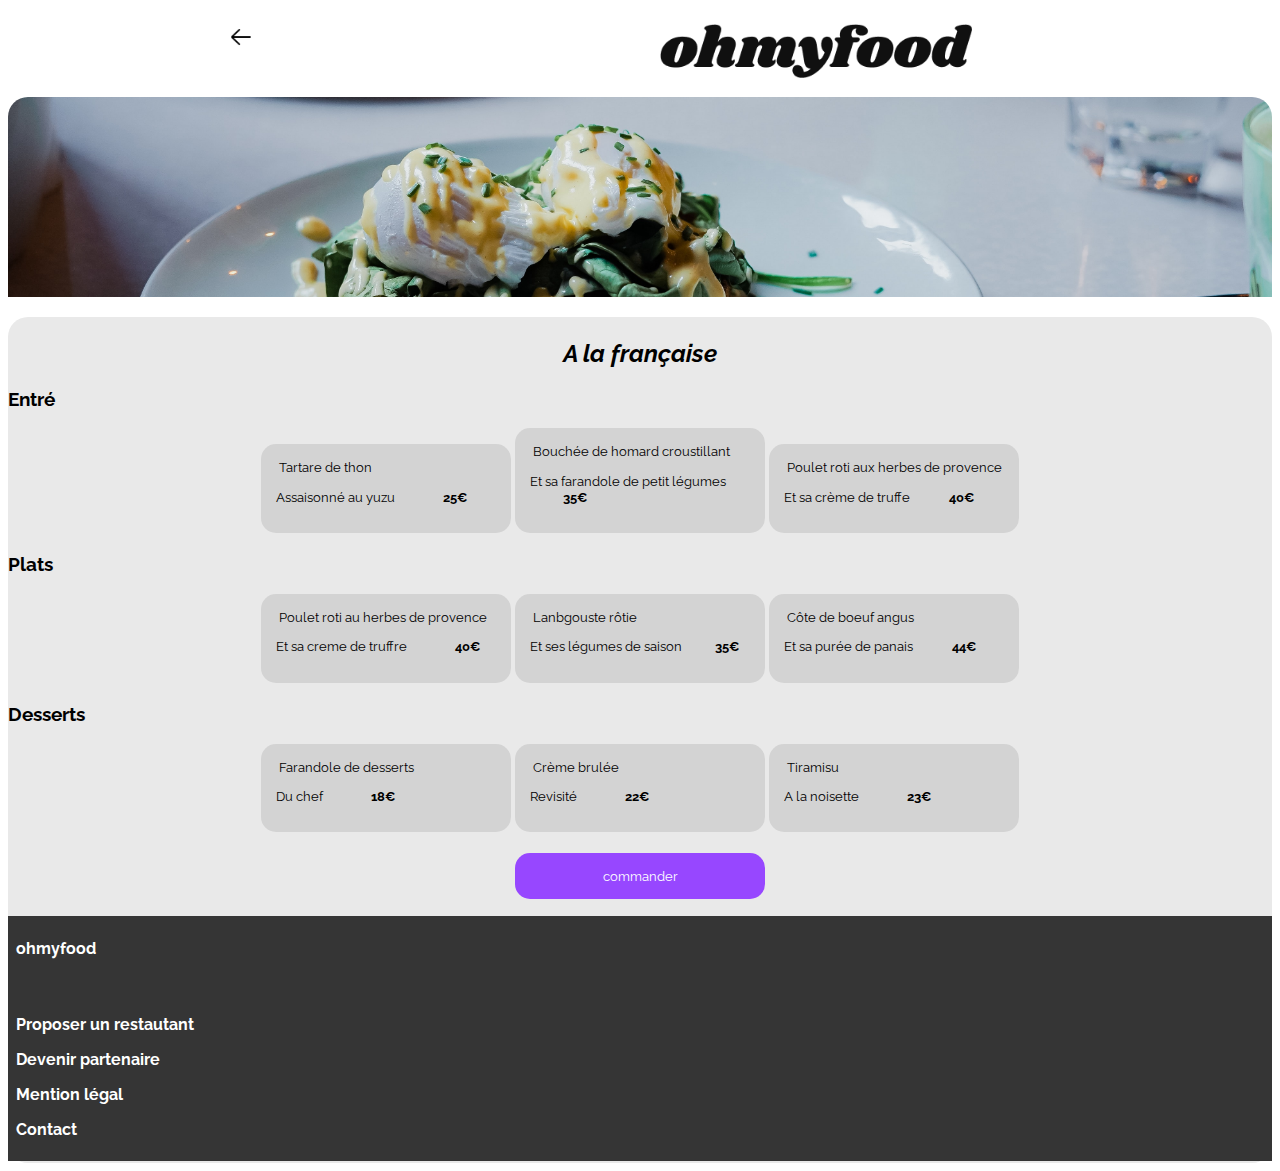
==== A_la_francaise.html @ 3c9f597d "v.09" ====
<!DOCTYPE html>
<html lang="en">
<head>
    <meta charset="UTF-8">
    <meta name="viewport" content="width=device-width, initial-scale=1.0">
    <title>Document</title>
    <link rel="preconnect" href="https://fonts.googleapis.com" />
    <link rel="preconnect" href="https://fonts.gstatic.com" crossorigin />
    <link
      href="https://fonts.googleapis.com/css2?family=Raleway:wght@400;500;700&display=swap"
      rel="stylesheet"
    />
    <link
      rel="stylesheet"
      href="https://cdnjs.cloudflare.com/ajax/libs/font-awesome/6.2.1/css/all.min.css"
      integrity="sha512-MV7K8+y+gLIBoVD59lQIYicR65iaqukzvf/nwasF0nqhPay5w/9lJmVM2hMDcnK1OnMGCdVK+iQrJ7lzPJQd1w=="
      crossorigin="anonymous"
      referrerpolicy="no-referrer"
    />
    <link rel="stylesheet" href="./sass/style.css" />
</head>
<body>
    <header>
        <nav class="nav-logo">
         
              <li>
                <a href="index.html">
                   <img class="back" src="images/logo/back.png" alt="back">
                </a>
               
            </li>
            <li>
                <img class="logo-img margin-left width" src="images/logo/ohmyfood.png" alt="logo">
            </li>
                            
        </nav>
       
    </header>
    <br>
  
    <div class="">
      <img class="img-menu"
      src="./images/restaurants/toa-heftiba-DQKerTsQwi0-unsplash.jpg"
      alt="A la française"

  </div>
<div class=" card  background background2">
<h2><i>A la française</i> </h2>

<section class="containter">
  <h3>Entré</h3>
  <div >
    <button class="btn btn-fonction left">&nbsp;Tartare de thon<p>Assaisonné au yuzu <b>&nbsp;&nbsp;&nbsp;&nbsp;&nbsp;&nbsp;&nbsp;&nbsp;&nbsp;&nbsp;&nbsp;&nbsp;&nbsp;&nbsp;&nbsp;25€</b></p></button>
    <button class="btn btn-fonction left">&nbsp;Bouchée de homard croustillant <p>Et sa farandole de petit légumes <b>&nbsp;&nbsp;&nbsp;&nbsp;&nbsp;&nbsp;&nbsp;&nbsp;&nbsp;&nbsp;&nbsp;35€</b></p></button>
    <button class="btn btn-fonction left">&nbsp;Poulet roti aux herbes de provence<p>Et sa crème de truffe <b>&nbsp;&nbsp;&nbsp;&nbsp;&nbsp;&nbsp;&nbsp;&nbsp;&nbsp;&nbsp;&nbsp;&nbsp;40€</b></p></button>
  </div> 
 
    
</section>
<section class="containter">
  <h3>Plats</h3>
  <div >
    <button class="btn btn-fonction left">&nbsp;Poulet roti au herbes de provence <p>Et sa creme de truffre <b>&nbsp;&nbsp;&nbsp;&nbsp;&nbsp;&nbsp;&nbsp;&nbsp;&nbsp;&nbsp;&nbsp;&nbsp;&nbsp;&nbsp;&nbsp;40€</b></p> </button>
    <button class="btn btn-fonction left">&nbsp;Lanbgouste rôtie <p>Et ses légumes de saison<b>&nbsp;&nbsp;&nbsp;&nbsp;&nbsp;&nbsp;&nbsp;&nbsp;&nbsp;&nbsp;&nbsp;35€</b></p></button>
    <button class="btn btn-fonction left">&nbsp;Côte de boeuf angus <p>Et sa purée de panais <b>&nbsp;&nbsp;&nbsp;&nbsp;&nbsp;&nbsp;&nbsp;&nbsp;&nbsp;&nbsp;&nbsp;&nbsp;44€</b></p></button>
  </div> 
 
    
</section>

<section class="containter">
  <h3>Desserts</h3>
  <div>
    <button class="btn btn-fonction left">&nbsp;Farandole de desserts<p>Du chef <b>&nbsp;&nbsp;&nbsp;&nbsp;&nbsp;&nbsp;&nbsp;&nbsp;&nbsp;&nbsp;&nbsp;&nbsp;&nbsp;&nbsp;&nbsp;18€</b></p></button>
    <button class="btn btn-fonction left">&nbsp;Crème brulée<p>Revisité <b>&nbsp;&nbsp;&nbsp;&nbsp;&nbsp;&nbsp;&nbsp;&nbsp;&nbsp;&nbsp;&nbsp;&nbsp;&nbsp;&nbsp;&nbsp;22€</b></p></button>
    <button class="btn btn-fonction left">&nbsp;Tiramisu <p>A la noisette <b>&nbsp;&nbsp;&nbsp;&nbsp;&nbsp;&nbsp;&nbsp;&nbsp;&nbsp;&nbsp;&nbsp;&nbsp;&nbsp;&nbsp;&nbsp;23€</b></p></button>
  </div> 

</section>
<br>

<section class="containter">
  <button class="btn violet white">commander</button>
</section>

<footer class="white">
  <div class="background dark_grey">
    <h4 class="margin-left">ohmyfood<h4>
    <br>
    <p class="margin-left">Proposer un restautant</p>
    <p class="margin-left">Devenir partenaire</p>
    <p class="margin-left">Mention légal</p>
    <p class="margin-left">Contact</p>
</div>
</div>
</footer>
</body>
</html>
---- sass/style.css ----
* {
  font-family: "Raleway", sans-serif;
}

.btn {
  padding: 15px;
  border: none;
  width: 250px;
  background-color: lightgrey;
  color: black;
  border-radius: 15px;
  margin-bottom: 0.1rem;
}
.btn.violet {
  background-color: #9747FF;
}
.btn.white {
  color: white;
}
.btn.left {
  text-align: left;
}

.background {
  padding-top: 0.1rem;
  padding-bottom: 0.1rem;
  margin-top: 1rem;
  background-color: #EAEAEA;
}
.background.background2 {
  background-color: rgb(233, 233, 233);
}
.background.dark_grey {
  background-color: #353535;
}
.background.red {
  background-color: red;
}

.nav-logo {
  display: flex;
  justify-content: center;
  list-style-type: none;
}

.logo-img {
  display: flex;
  width: 50%;
  padding-top: 1rem;
  justify-content: center;
}
.logo-img.margin-left {
  margin-left: -5em;
}
.logo-img.width {
  width: 100%;
}

.back {
  display: flex;
  width: 5%;
  padding-top: 1rem;
}
.back.margin-left {
  margin-left: 0.1em;
}

/*.loader {
  width: 48px;
  height: 48px;
  border-radius: 50%;
  display: inline-block;
  position: relative;
  border: 10px solid;
  box-sizing: border-box;
  animation: animloader 1s linear infinite alternate;
}
@keyframes animloader {
  0% {
    border-color: white rgba(255, 255, 255, 0) rgba(255, 255, 255, 0) rgba(255, 255, 255, 0);
  }
  33% {
    border-color: white white rgba(255, 255, 255, 0) rgba(255, 255, 255, 0);
  }
  66% {
    border-color: white white white rgba(255, 255, 255, 0);
  }
  100% {
    border-color: white white white white;
  }
} */
.img-menu {
  width: 100%;
  height: 200px;
  -o-object-fit: cover;
     object-fit: cover;
  background-color: white;
  border-top-right-radius: 20px;
  border-top-left-radius: 20px;
}

h2 {
  text-align: center;
}

h3 {
  text-align: left;
}

.para {
  padding-top: 0.1rem;
  padding-bottom: 0.1rem;
  margin-top: 1rem;
}
.para.center {
  text-align: center;
}
.para.left {
  text-align: left;
}
.para.margin-left {
  margin-left: 0.5em;
}
.para.white {
  color: white;
}

.white {
  color: white;
}

.margin-left {
  margin-left: 0.5em;
}

.containter {
  text-align: center;
}

.card {
  background-color: white;
  border-radius: 20px;
}
.card.margin-top {
  margin-top: -0.9em;
}/*# sourceMappingURL=style.css.map */
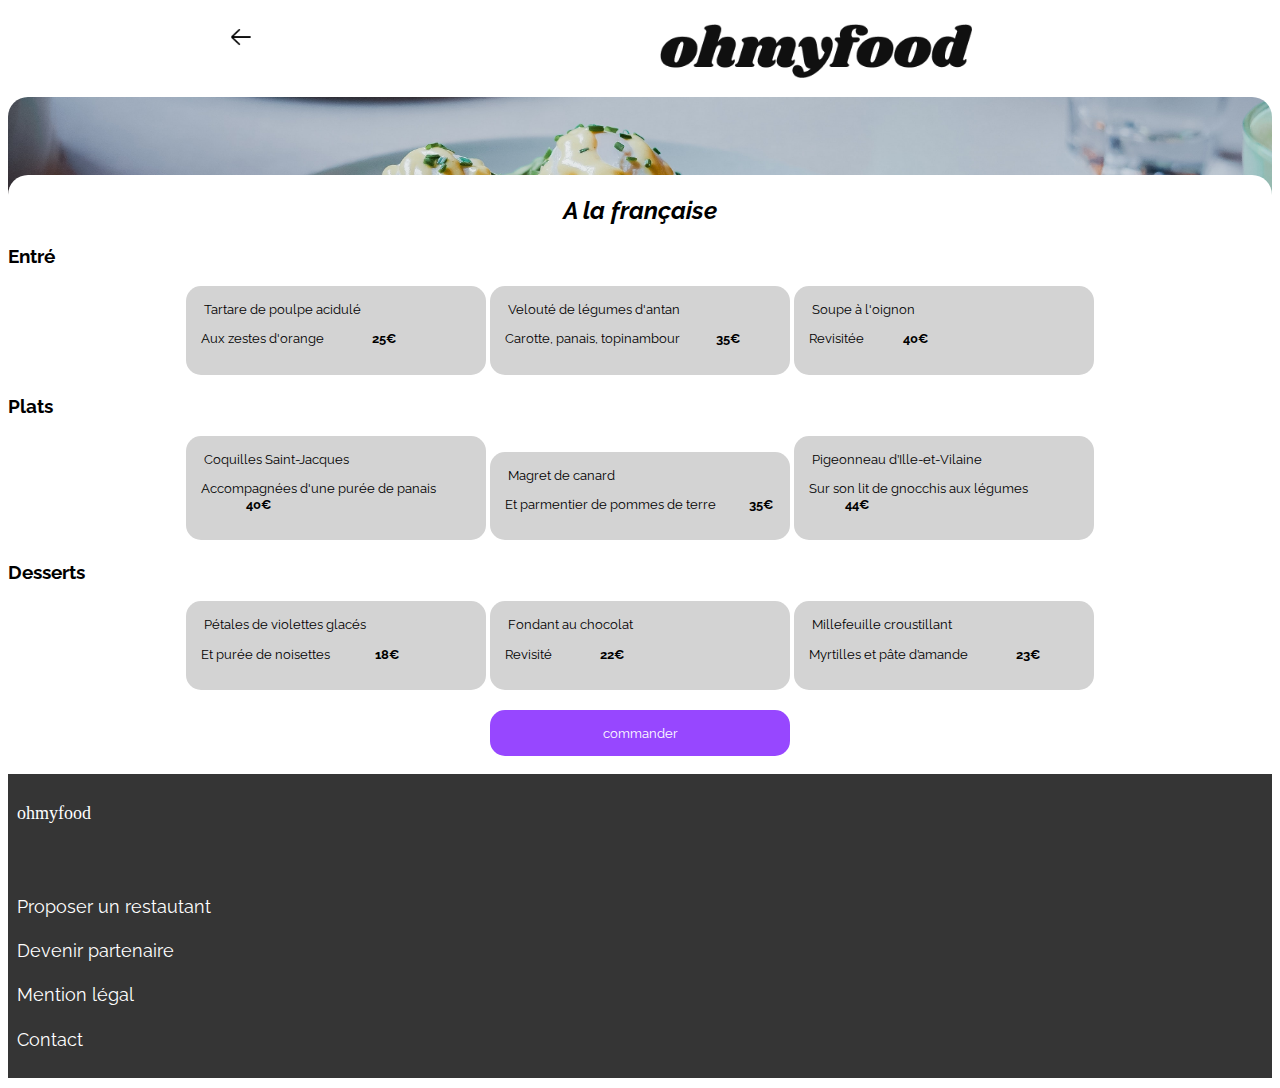
==== commit 2b86c908: "anim checkbox correction" ====
--- a/A_la_francaise.html
+++ b/A_la_francaise.html
@@ -44,15 +44,15 @@
       alt="A la française"
 
   </div>
-<div class=" card  background background2">
+<div class="card floating-menu background bg-white">
 <h2><i>A la française</i> </h2>
 
 <section class="containter">
   <h3>Entré</h3>
   <div >
-    <button class="btn btn-fonction left">&nbsp;Tartare de thon<p>Assaisonné au yuzu <b>&nbsp;&nbsp;&nbsp;&nbsp;&nbsp;&nbsp;&nbsp;&nbsp;&nbsp;&nbsp;&nbsp;&nbsp;&nbsp;&nbsp;&nbsp;25€</b></p></button>
-    <button class="btn btn-fonction left">&nbsp;Bouchée de homard croustillant <p>Et sa farandole de petit légumes <b>&nbsp;&nbsp;&nbsp;&nbsp;&nbsp;&nbsp;&nbsp;&nbsp;&nbsp;&nbsp;&nbsp;35€</b></p></button>
-    <button class="btn btn-fonction left">&nbsp;Poulet roti aux herbes de provence<p>Et sa crème de truffe <b>&nbsp;&nbsp;&nbsp;&nbsp;&nbsp;&nbsp;&nbsp;&nbsp;&nbsp;&nbsp;&nbsp;&nbsp;40€</b></p></button>
+    <button class="btn btn-fonction left">&nbsp;Tartare de poulpe acidulé<p>Aux zestes d'orange <b>&nbsp;&nbsp;&nbsp;&nbsp;&nbsp;&nbsp;&nbsp;&nbsp;&nbsp;&nbsp;&nbsp;&nbsp;&nbsp;&nbsp;&nbsp;25€</b></p></button>
+    <button class="btn btn-fonction left">&nbsp;Velouté de légumes d'antan <p>Carotte, panais, topinambour <b>&nbsp;&nbsp;&nbsp;&nbsp;&nbsp;&nbsp;&nbsp;&nbsp;&nbsp;&nbsp;&nbsp;35€</b></p></button>
+    <button class="btn btn-fonction left">&nbsp;Soupe à l'oignon<p>Revisitée <b>&nbsp;&nbsp;&nbsp;&nbsp;&nbsp;&nbsp;&nbsp;&nbsp;&nbsp;&nbsp;&nbsp;&nbsp;40€</b></p></button>
   </div> 
  
     
@@ -60,9 +60,9 @@
 <section class="containter">
   <h3>Plats</h3>
   <div >
-    <button class="btn btn-fonction left">&nbsp;Poulet roti au herbes de provence <p>Et sa creme de truffre <b>&nbsp;&nbsp;&nbsp;&nbsp;&nbsp;&nbsp;&nbsp;&nbsp;&nbsp;&nbsp;&nbsp;&nbsp;&nbsp;&nbsp;&nbsp;40€</b></p> </button>
-    <button class="btn btn-fonction left">&nbsp;Lanbgouste rôtie <p>Et ses légumes de saison<b>&nbsp;&nbsp;&nbsp;&nbsp;&nbsp;&nbsp;&nbsp;&nbsp;&nbsp;&nbsp;&nbsp;35€</b></p></button>
-    <button class="btn btn-fonction left">&nbsp;Côte de boeuf angus <p>Et sa purée de panais <b>&nbsp;&nbsp;&nbsp;&nbsp;&nbsp;&nbsp;&nbsp;&nbsp;&nbsp;&nbsp;&nbsp;&nbsp;44€</b></p></button>
+    <button class="btn btn-fonction left">&nbsp;Coquilles Saint-Jacques <p>Accompagnées d'une purée de panais <b>&nbsp;&nbsp;&nbsp;&nbsp;&nbsp;&nbsp;&nbsp;&nbsp;&nbsp;&nbsp;&nbsp;&nbsp;&nbsp;&nbsp;&nbsp;40€</b></p> </button>
+    <button class="btn btn-fonction left">&nbsp;Magret de canard<p>Et parmentier de pommes de terre<b>&nbsp;&nbsp;&nbsp;&nbsp;&nbsp;&nbsp;&nbsp;&nbsp;&nbsp;&nbsp;&nbsp;35€</b></p></button>
+    <button class="btn btn-fonction left">&nbsp;Pigeonneau d’Ille-et-Vilaine <p>Sur son lit de gnocchis aux légumes <b>&nbsp;&nbsp;&nbsp;&nbsp;&nbsp;&nbsp;&nbsp;&nbsp;&nbsp;&nbsp;&nbsp;&nbsp;44€</b></p></button>
   </div> 
  
     
@@ -71,9 +71,9 @@
 <section class="containter">
   <h3>Desserts</h3>
   <div>
-    <button class="btn btn-fonction left">&nbsp;Farandole de desserts<p>Du chef <b>&nbsp;&nbsp;&nbsp;&nbsp;&nbsp;&nbsp;&nbsp;&nbsp;&nbsp;&nbsp;&nbsp;&nbsp;&nbsp;&nbsp;&nbsp;18€</b></p></button>
-    <button class="btn btn-fonction left">&nbsp;Crème brulée<p>Revisité <b>&nbsp;&nbsp;&nbsp;&nbsp;&nbsp;&nbsp;&nbsp;&nbsp;&nbsp;&nbsp;&nbsp;&nbsp;&nbsp;&nbsp;&nbsp;22€</b></p></button>
-    <button class="btn btn-fonction left">&nbsp;Tiramisu <p>A la noisette <b>&nbsp;&nbsp;&nbsp;&nbsp;&nbsp;&nbsp;&nbsp;&nbsp;&nbsp;&nbsp;&nbsp;&nbsp;&nbsp;&nbsp;&nbsp;23€</b></p></button>
+    <button class="btn btn-fonction left">&nbsp;Pétales de violettes glacés<p>Et purée de noisettes<b>&nbsp;&nbsp;&nbsp;&nbsp;&nbsp;&nbsp;&nbsp;&nbsp;&nbsp;&nbsp;&nbsp;&nbsp;&nbsp;&nbsp;&nbsp;18€</b></p></button>
+    <button class="btn btn-fonction left">&nbsp;Fondant au chocolat<p>Revisité <b>&nbsp;&nbsp;&nbsp;&nbsp;&nbsp;&nbsp;&nbsp;&nbsp;&nbsp;&nbsp;&nbsp;&nbsp;&nbsp;&nbsp;&nbsp;22€</b></p></button>
+    <button class="btn btn-fonction left">&nbsp;Millefeuille croustillant <p>Myrtilles et pâte d’amande <b>&nbsp;&nbsp;&nbsp;&nbsp;&nbsp;&nbsp;&nbsp;&nbsp;&nbsp;&nbsp;&nbsp;&nbsp;&nbsp;&nbsp;&nbsp;23€</b></p></button>
   </div> 
 
 </section>
--- a/sass/style.css
+++ b/sass/style.css
@@ -1,3 +1,4 @@
+@charset "UTF-8";
 * {
   font-family: "Raleway", sans-serif;
 }
@@ -5,7 +6,7 @@
 .btn {
   padding: 15px;
   border: none;
-  width: 250px;
+  width: 300px;
   background-color: lightgrey;
   color: black;
   border-radius: 15px;
@@ -19,6 +20,12 @@
 }
 .btn.left {
   text-align: left;
+}
+.btn.round {
+  border-radius: 30px;
+}
+.btn.btn-width {
+  width: 200px;
 }
 
 .background {
@@ -35,6 +42,9 @@
 }
 .background.red {
   background-color: red;
+}
+.background.bg-white {
+  background-color: white;
 }
 
 .nav-logo {
@@ -89,6 +99,25 @@
     border-color: white white white white;
   }
 } */
+/* HTML: <div class="loader"></div> */
+.loader {
+  width: 40px;
+  height: 40px;
+  color: #f03355;
+  background: conic-gradient(from -45deg at top 20px left 50%, rgba(0, 0, 0, 0), currentColor 1deg 90deg, rgba(0, 0, 0, 0) 91deg), conic-gradient(from 45deg at right 20px top 50%, rgba(0, 0, 0, 0), currentColor 1deg 90deg, rgba(0, 0, 0, 0) 91deg), conic-gradient(from 135deg at bottom 20px left 50%, rgba(0, 0, 0, 0), currentColor 1deg 90deg, rgba(0, 0, 0, 0) 91deg), conic-gradient(from -135deg at left 20px top 50%, rgba(0, 0, 0, 0), currentColor 1deg 90deg, rgba(0, 0, 0, 0) 91deg);
+  animation: l4 1.5s infinite cubic-bezier(0.3, 1, 0, 1);
+}
+
+@keyframes l4 {
+  50% {
+    width: 60px;
+    height: 60px;
+    transform: rotate(180deg);
+  }
+  100% {
+    transform: rotate(360deg);
+  }
+}
 .img-menu {
   width: 100%;
   height: 200px;
@@ -101,9 +130,24 @@
 
 h2 {
   text-align: center;
+  text-decoration: none;
+}
+
+a {
+  text-decoration: none;
 }
 
 h3 {
+  text-align: left;
+  text-decoration: none;
+}
+
+h4 {
+  padding-bottom: -1em;
+  font-family: Shrikhand;
+  font-size: 18px;
+  font-weight: 400;
+  line-height: 26.24px;
   text-align: left;
 }
 
@@ -111,6 +155,7 @@
   padding-top: 0.1rem;
   padding-bottom: 0.1rem;
   margin-top: 1rem;
+  text-decoration: none;
 }
 .para.center {
   text-align: center;
@@ -142,5 +187,63 @@
   border-radius: 20px;
 }
 .card.margin-top {
-  margin-top: -0.9em;
+  margin-top: -50px;
+}
+
+.floating-menu {
+  position: relative;
+  margin-top: -10%;
+}
+
+.containter-heart {
+  display: flex;
+  justify-content: space-between;
+}
+
+.checkbox {
+  position: float;
+  display: flex;
+  justify-content: center;
+  align-items: center;
+  width: 100%;
+  height: 5vh;
+}
+
+/*      CHECKBOX         */
+input[type=checkbox] {
+  display: none;
+}
+
+input[type=checkbox] + label {
+  position: relative;
+  padding-left: 35px;
+  display: inline-block;
+  font-size: 16px;
+}
+
+input[type=checkbox] + label:before {
+  content: "🖤";
+  top: -11px;
+  left: -8px;
+  border: 1px solid transparent;
+  padding: 10px;
+  border-radius: 3px;
+  display: block;
+  position: absolute;
+  transition: 0.5s ease;
+}
+
+input[type=checkbox]:checked + label:before {
+  border: 1px solid transparent;
+  background-color: transparent;
+}
+
+input[type=checkbox]:checked + label:after {
+  content: "💛";
+  font-size: 18px;
+  position: absolute;
+  top: -1px;
+  left: 1px;
+  color: gold;
+  transition: 0.5s ease;
 }/*# sourceMappingURL=style.css.map */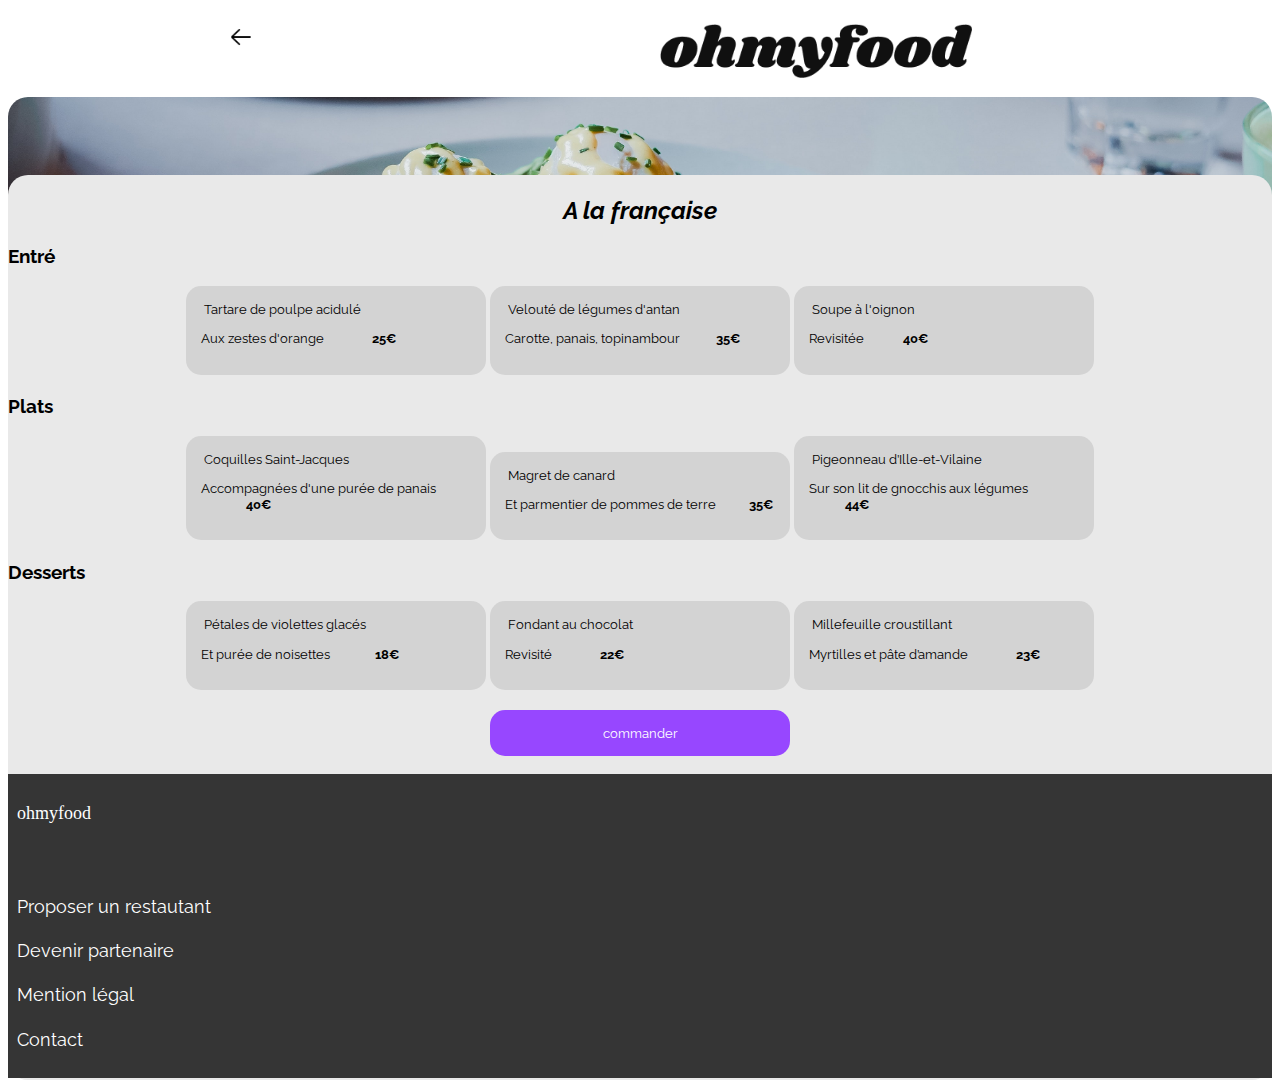
==== commit a7d4f589: "anim checkbox correction v2" ====
--- a/A_la_francaise.html
+++ b/A_la_francaise.html
@@ -44,7 +44,7 @@
       alt="A la française"
 
   </div>
-<div class="card floating-menu background bg-white">
+<div class="card floating-menu background background2">
 <h2><i>A la française</i> </h2>
 
 <section class="containter">
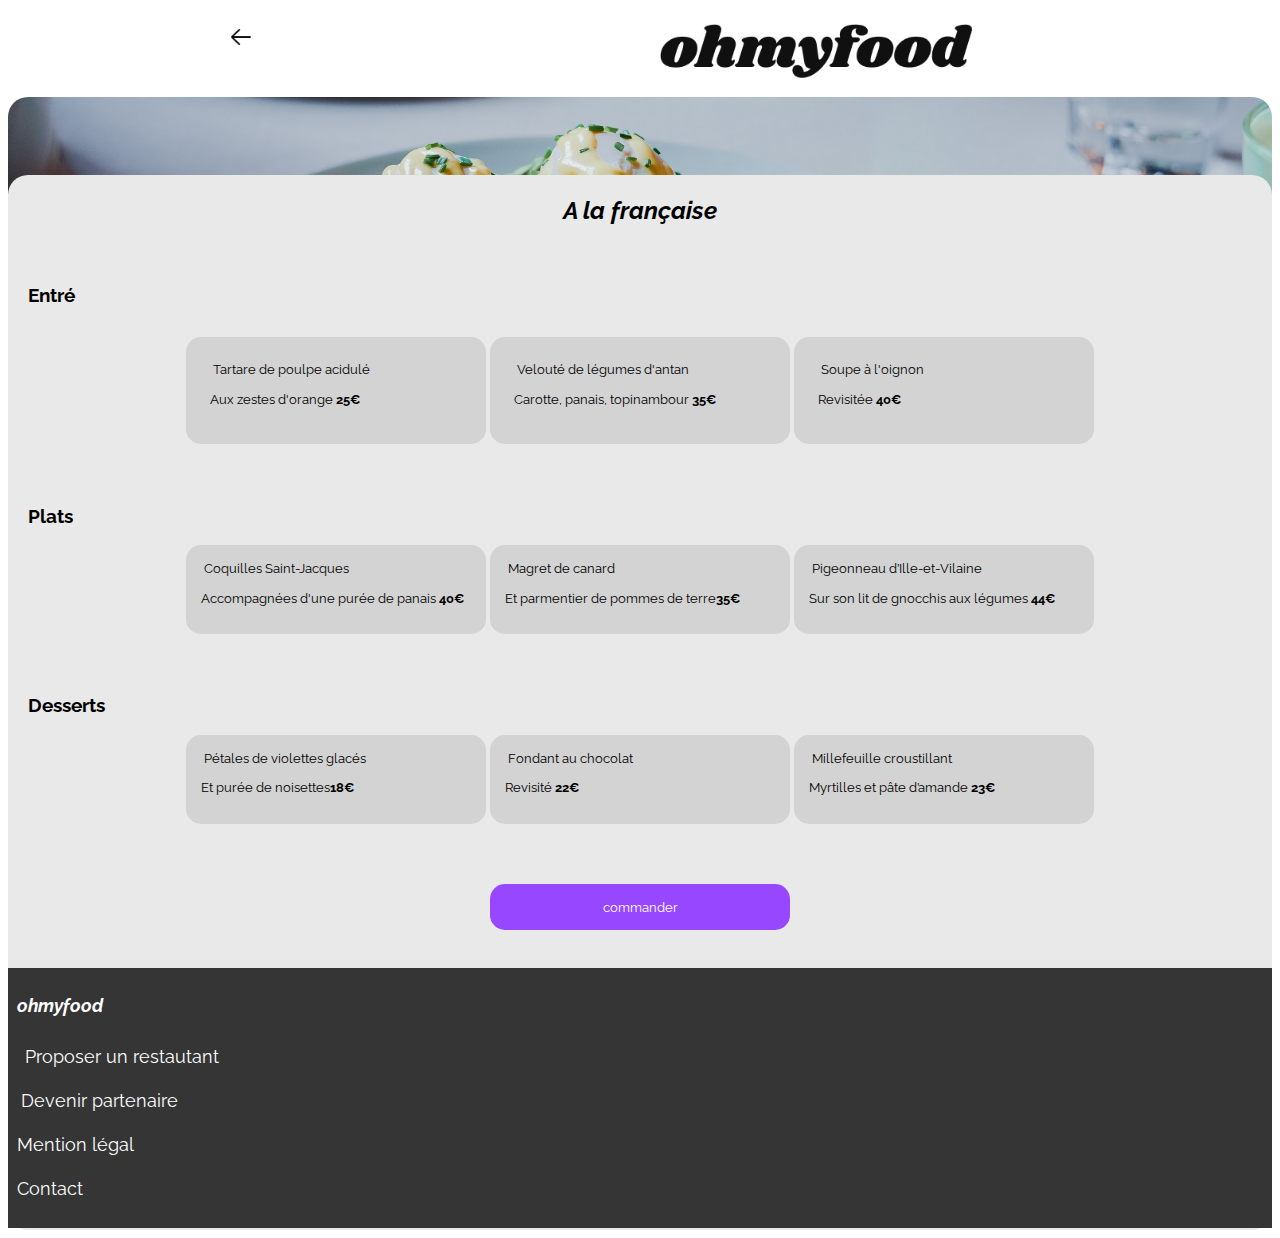
==== commit 43561b69: "animation finis, heart anim" ====
--- a/A_la_francaise.html
+++ b/A_la_francaise.html
@@ -50,9 +50,9 @@
 <section class="containter">
   <h3>Entré</h3>
   <div >
-    <button class="btn btn-fonction left">&nbsp;Tartare de poulpe acidulé<p>Aux zestes d'orange <b>&nbsp;&nbsp;&nbsp;&nbsp;&nbsp;&nbsp;&nbsp;&nbsp;&nbsp;&nbsp;&nbsp;&nbsp;&nbsp;&nbsp;&nbsp;25€</b></p></button>
-    <button class="btn btn-fonction left">&nbsp;Velouté de légumes d'antan <p>Carotte, panais, topinambour <b>&nbsp;&nbsp;&nbsp;&nbsp;&nbsp;&nbsp;&nbsp;&nbsp;&nbsp;&nbsp;&nbsp;35€</b></p></button>
-    <button class="btn btn-fonction left">&nbsp;Soupe à l'oignon<p>Revisitée <b>&nbsp;&nbsp;&nbsp;&nbsp;&nbsp;&nbsp;&nbsp;&nbsp;&nbsp;&nbsp;&nbsp;&nbsp;40€</b></p></button>
+    <button class="btn btn-fonction left no-padding">&nbsp;Tartare de poulpe acidulé<p>Aux zestes d'orange <b>25€</b></p></button>
+    <button class="btn btn-fonction left no-padding">&nbsp;Velouté de légumes d'antan <p>Carotte, panais, topinambour <b>35€</b></p></button>
+    <button class="btn btn-fonction left no-padding">&nbsp;Soupe à l'oignon<p>Revisitée <b>40€</b></p></button>
   </div> 
  
     
@@ -60,9 +60,9 @@
 <section class="containter">
   <h3>Plats</h3>
   <div >
-    <button class="btn btn-fonction left">&nbsp;Coquilles Saint-Jacques <p>Accompagnées d'une purée de panais <b>&nbsp;&nbsp;&nbsp;&nbsp;&nbsp;&nbsp;&nbsp;&nbsp;&nbsp;&nbsp;&nbsp;&nbsp;&nbsp;&nbsp;&nbsp;40€</b></p> </button>
-    <button class="btn btn-fonction left">&nbsp;Magret de canard<p>Et parmentier de pommes de terre<b>&nbsp;&nbsp;&nbsp;&nbsp;&nbsp;&nbsp;&nbsp;&nbsp;&nbsp;&nbsp;&nbsp;35€</b></p></button>
-    <button class="btn btn-fonction left">&nbsp;Pigeonneau d’Ille-et-Vilaine <p>Sur son lit de gnocchis aux légumes <b>&nbsp;&nbsp;&nbsp;&nbsp;&nbsp;&nbsp;&nbsp;&nbsp;&nbsp;&nbsp;&nbsp;&nbsp;44€</b></p></button>
+    <button class="btn btn-fonction left">&nbsp;Coquilles Saint-Jacques <p>Accompagnées d'une purée de panais <b>40€</b></p> </button>
+    <button class="btn btn-fonction left">&nbsp;Magret de canard<p>Et parmentier de pommes de terre<b>35€</b></p></button>
+    <button class="btn btn-fonction left">&nbsp;Pigeonneau d’Ille-et-Vilaine <p>Sur son lit de gnocchis aux légumes <b>44€</b></p></button>
   </div> 
  
     
@@ -71,9 +71,9 @@
 <section class="containter">
   <h3>Desserts</h3>
   <div>
-    <button class="btn btn-fonction left">&nbsp;Pétales de violettes glacés<p>Et purée de noisettes<b>&nbsp;&nbsp;&nbsp;&nbsp;&nbsp;&nbsp;&nbsp;&nbsp;&nbsp;&nbsp;&nbsp;&nbsp;&nbsp;&nbsp;&nbsp;18€</b></p></button>
-    <button class="btn btn-fonction left">&nbsp;Fondant au chocolat<p>Revisité <b>&nbsp;&nbsp;&nbsp;&nbsp;&nbsp;&nbsp;&nbsp;&nbsp;&nbsp;&nbsp;&nbsp;&nbsp;&nbsp;&nbsp;&nbsp;22€</b></p></button>
-    <button class="btn btn-fonction left">&nbsp;Millefeuille croustillant <p>Myrtilles et pâte d’amande <b>&nbsp;&nbsp;&nbsp;&nbsp;&nbsp;&nbsp;&nbsp;&nbsp;&nbsp;&nbsp;&nbsp;&nbsp;&nbsp;&nbsp;&nbsp;23€</b></p></button>
+    <button class="btn btn-fonction left">&nbsp;Pétales de violettes glacés<p>Et purée de noisettes<b>18€</b></p></button>
+    <button class="btn btn-fonction left">&nbsp;Fondant au chocolat<p>Revisité <b>22€</b></p></button>
+    <button class="btn btn-fonction left">&nbsp;Millefeuille croustillant <p>Myrtilles et pâte d’amande <b>23€</b></p></button>
   </div> 
 
 </section>
@@ -85,10 +85,10 @@
 
 <footer class="white">
   <div class="background dark_grey">
-    <h4 class="margin-left">ohmyfood<h4>
-    <br>
-    <p class="margin-left">Proposer un restautant</p>
-    <p class="margin-left">Devenir partenaire</p>
+    <h4 class="margin-left"><i><b>ohmyfood</b></i><h4>
+   
+    <p class="margin-left"><i class="fa-solid fa-utensils">&nbsp;&nbsp;</i>Proposer un restautant</p>
+    <p class="margin-left"><i class="fa-solid fa-handshake-angle">&nbsp;</i>Devenir partenaire</p>
     <p class="margin-left">Mention légal</p>
     <p class="margin-left">Contact</p>
 </div>
--- a/sass/style.css
+++ b/sass/style.css
@@ -27,7 +27,42 @@
 .btn.btn-width {
   width: 200px;
 }
-
+.btn.no-padding {
+  margin-top: 1%;
+  padding: 2%;
+}
+
+/* .btn-violet {
+   border: 1px solid;
+   overflow: hidden;
+   position: relative;
+
+   span {
+     z-index: 20;
+   }
+
+   &:after {
+     background: #fff;
+     content: "";
+     height: 155px;
+     left: -75px;
+     opacity: .2;
+     position: absolute;
+     top: -50px;
+     transform: rotate(35deg);
+     transition: all 550ms cubic-bezier(0.19, 1, 0.22, 1);
+     width: 50px;
+     z-index: -10;
+   }
+ }
+
+ .btn-violet:hover {
+
+   &:after {
+     left: 120%;
+     transition: all 550ms cubic-bezier(0.19, 1, 0.22, 1);
+   }
+ }*/
 .background {
   padding-top: 0.1rem;
   padding-bottom: 0.1rem;
@@ -75,49 +110,52 @@
   margin-left: 0.1em;
 }
 
-/*.loader {
-  width: 48px;
-  height: 48px;
-  border-radius: 50%;
-  display: inline-block;
-  position: relative;
-  border: 10px solid;
-  box-sizing: border-box;
-  animation: animloader 1s linear infinite alternate;
-}
-@keyframes animloader {
+@keyframes fadein {
+  from {
+    opacity: 0;
+  }
+  to {
+    opacity: 1;
+  }
+}
+@keyframes fadeout {
+  from {
+    opacity: 1;
+  }
+  to {
+    opacity: 0;
+    position: absolute;
+  }
+}
+@keyframes rotate {
   0% {
-    border-color: white rgba(255, 255, 255, 0) rgba(255, 255, 255, 0) rgba(255, 255, 255, 0);
-  }
-  33% {
-    border-color: white white rgba(255, 255, 255, 0) rgba(255, 255, 255, 0);
-  }
-  66% {
-    border-color: white white white rgba(255, 255, 255, 0);
-  }
-  100% {
-    border-color: white white white white;
-  }
-} */
-/* HTML: <div class="loader"></div> */
-.loader {
-  width: 40px;
-  height: 40px;
-  color: #f03355;
-  background: conic-gradient(from -45deg at top 20px left 50%, rgba(0, 0, 0, 0), currentColor 1deg 90deg, rgba(0, 0, 0, 0) 91deg), conic-gradient(from 45deg at right 20px top 50%, rgba(0, 0, 0, 0), currentColor 1deg 90deg, rgba(0, 0, 0, 0) 91deg), conic-gradient(from 135deg at bottom 20px left 50%, rgba(0, 0, 0, 0), currentColor 1deg 90deg, rgba(0, 0, 0, 0) 91deg), conic-gradient(from -135deg at left 20px top 50%, rgba(0, 0, 0, 0), currentColor 1deg 90deg, rgba(0, 0, 0, 0) 91deg);
-  animation: l4 1.5s infinite cubic-bezier(0.3, 1, 0, 1);
-}
-
-@keyframes l4 {
-  50% {
-    width: 60px;
-    height: 60px;
-    transform: rotate(180deg);
+    transform: rotate(0deg);
   }
   100% {
     transform: rotate(360deg);
   }
 }
+.loader {
+  border: 10px blue;
+  border-radius: 50%;
+  border-top: 10px solid blueviolet;
+  width: 120px;
+  height: 120px;
+  animation: rotate 1s linear infinite;
+  position: absolute;
+}
+
+.loaderout {
+  display: flex;
+  justify-content: center;
+  align-items: center;
+  animation: fadeout 0.2s linear;
+  animation-delay: 2.5s;
+  animation-fill-mode: both;
+  width: 99vw;
+  height: 100vh;
+}
+
 .img-menu {
   width: 100%;
   height: 200px;
@@ -151,6 +189,21 @@
   text-align: left;
 }
 
+.shadow {
+  transition: box-shadow 0.3s;
+  width: 300px;
+  height: 50px;
+  margin: 50px;
+  border-radius: 10px;
+  border: 1px solid #ccc;
+  background: #fff;
+  float: left;
+}
+
+.shadow:hover {
+  box-shadow: 0 0 11px rgba(33, 33, 33, 0.2);
+}
+
 .para {
   padding-top: 0.1rem;
   padding-bottom: 0.1rem;
@@ -180,6 +233,8 @@
 
 .containter {
   text-align: center;
+  margin: 0 auto;
+  padding: 20px;
 }
 
 .card {
@@ -200,8 +255,25 @@
   justify-content: space-between;
 }
 
+.menu-space {
+  display: flex;
+  justify-content: space-between;
+}
+
+.location {
+  display: flex;
+  align-items: center;
+  justify-content: center;
+  text-align: center;
+  height: 50px;
+  background-color: #eaeaea;
+}
+
+.location i {
+  padding-right: 20px;
+}
+
 .checkbox {
-  position: float;
   display: flex;
   justify-content: center;
   align-items: center;
@@ -217,7 +289,6 @@
 input[type=checkbox] + label {
   position: relative;
   padding-left: 35px;
-  display: inline-block;
   font-size: 16px;
 }
 
@@ -244,6 +315,6 @@
   position: absolute;
   top: -1px;
   left: 1px;
-  color: gold;
+  color: violet;
   transition: 0.5s ease;
 }/*# sourceMappingURL=style.css.map */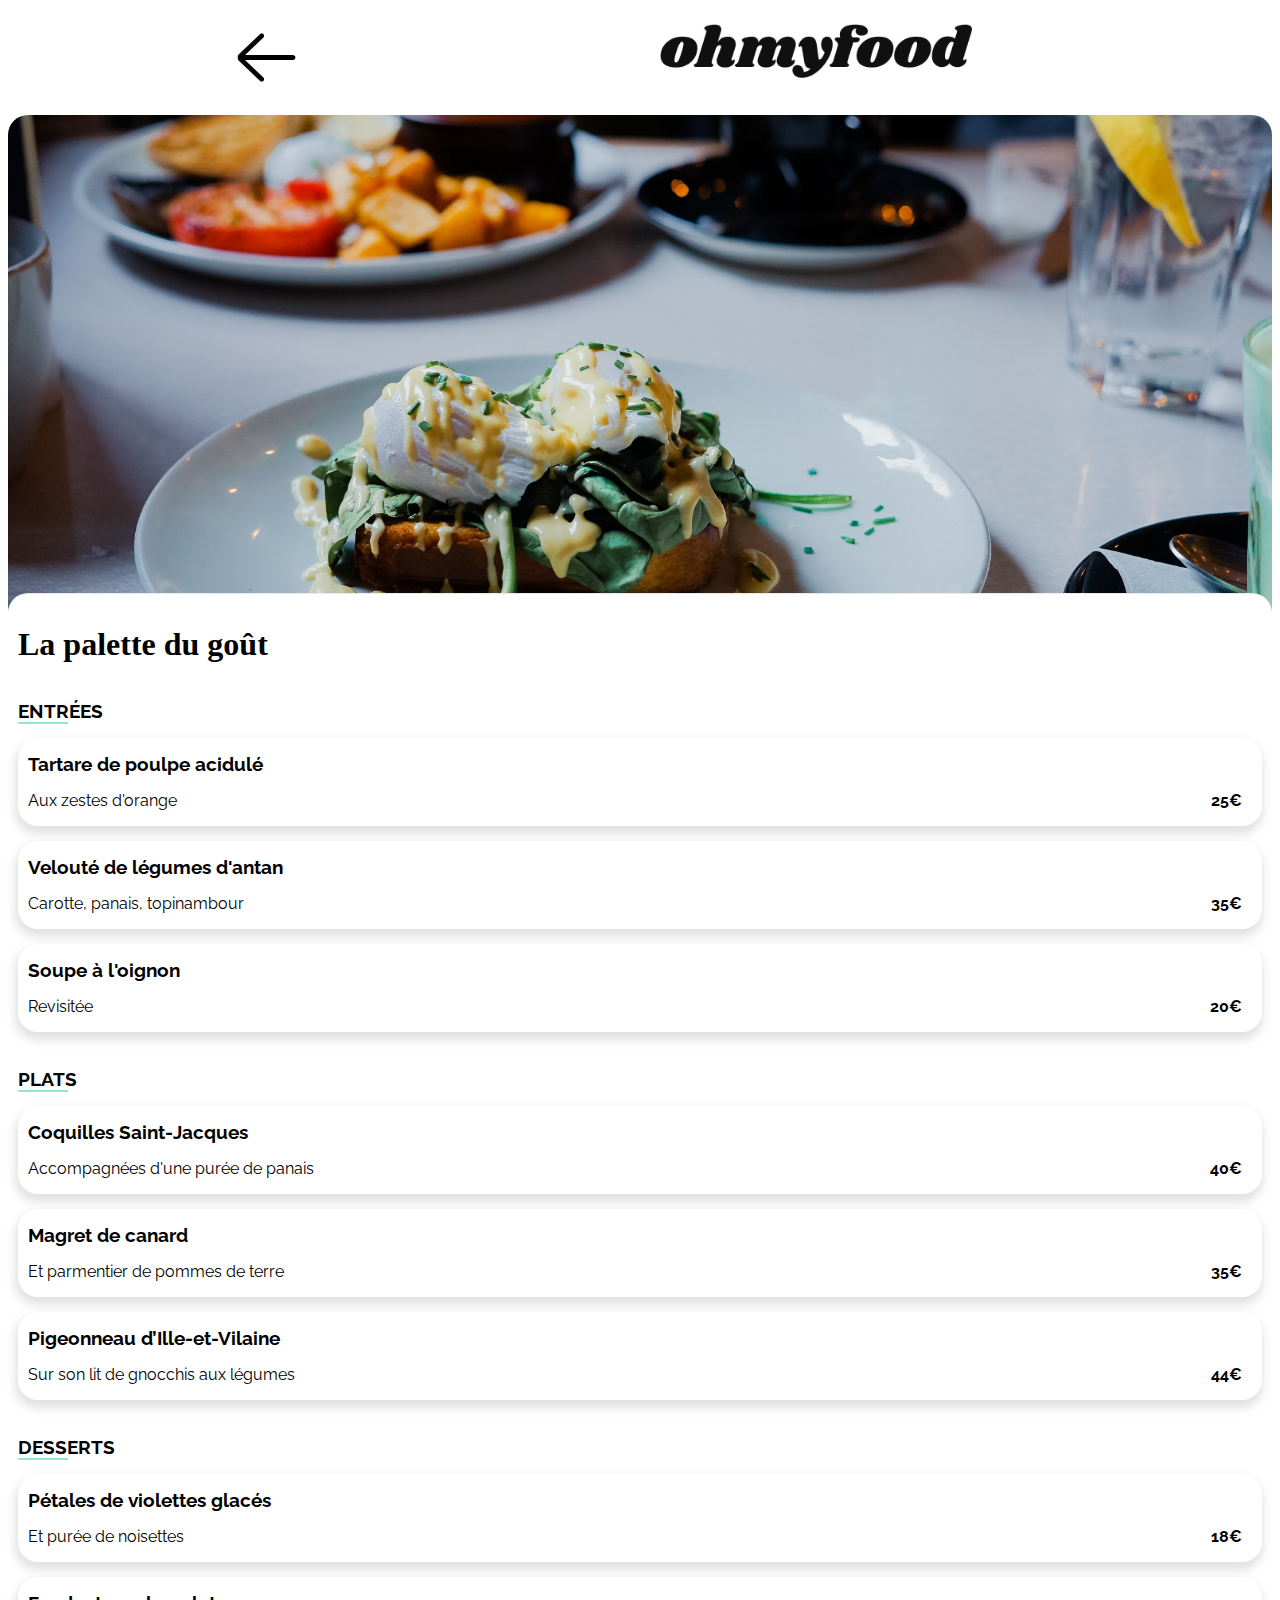
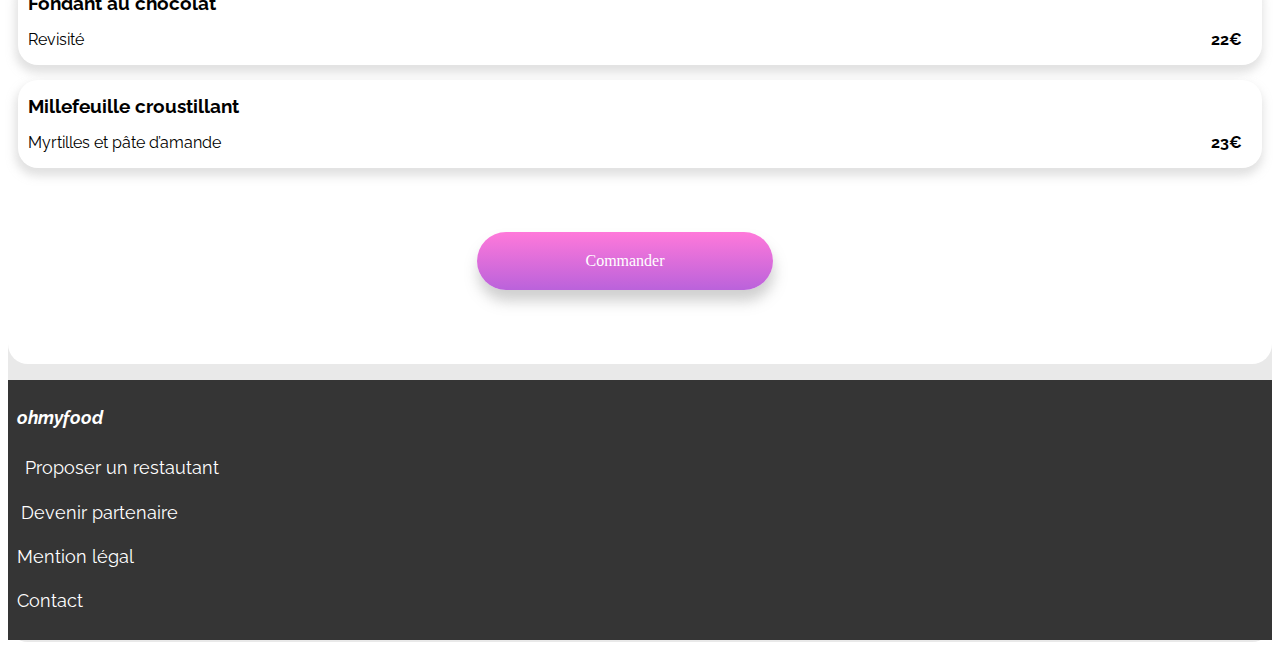
==== commit 22dade5b: "différente pages terminée desktop fini , deux trois erreurs à corriger" ====
--- a/A_la_francaise.html
+++ b/A_la_francaise.html
@@ -41,46 +41,165 @@
     <div class="">
       <img class="img-menu"
       src="./images/restaurants/toa-heftiba-DQKerTsQwi0-unsplash.jpg"
-      alt="A la française"
-
-  </div>
+      alt="A la française">
+
+    </div>
 <div class="card floating-menu background background2">
-<h2><i>A la française</i> </h2>
-
-<section class="containter">
-  <h3>Entré</h3>
-  <div >
-    <button class="btn btn-fonction left no-padding">&nbsp;Tartare de poulpe acidulé<p>Aux zestes d'orange <b>25€</b></p></button>
-    <button class="btn btn-fonction left no-padding">&nbsp;Velouté de légumes d'antan <p>Carotte, panais, topinambour <b>35€</b></p></button>
-    <button class="btn btn-fonction left no-padding">&nbsp;Soupe à l'oignon<p>Revisitée <b>40€</b></p></button>
-  </div> 
- 
-    
-</section>
-<section class="containter">
-  <h3>Plats</h3>
-  <div >
-    <button class="btn btn-fonction left">&nbsp;Coquilles Saint-Jacques <p>Accompagnées d'une purée de panais <b>40€</b></p> </button>
-    <button class="btn btn-fonction left">&nbsp;Magret de canard<p>Et parmentier de pommes de terre<b>35€</b></p></button>
-    <button class="btn btn-fonction left">&nbsp;Pigeonneau d’Ille-et-Vilaine <p>Sur son lit de gnocchis aux légumes <b>44€</b></p></button>
-  </div> 
- 
-    
-</section>
-
-<section class="containter">
-  <h3>Desserts</h3>
-  <div>
-    <button class="btn btn-fonction left">&nbsp;Pétales de violettes glacés<p>Et purée de noisettes<b>18€</b></p></button>
-    <button class="btn btn-fonction left">&nbsp;Fondant au chocolat<p>Revisité <b>22€</b></p></button>
-    <button class="btn btn-fonction left">&nbsp;Millefeuille croustillant <p>Myrtilles et pâte d’amande <b>23€</b></p></button>
-  </div> 
-
-</section>
-<br>
-
-<section class="containter">
-  <button class="btn violet white">commander</button>
+
+
+<section class="menu card">
+<div class="content">
+<div class="menu-container container">
+  <div class="menu-resto">
+    <h1>La palette du goût</h1>
+  </div>
+  <div class="menu-categorie entree">
+    <h2>Entrées</h2>
+
+    <div class="menu-card">
+      <div class="menu-card_content">
+        <div class="menu-card_title">
+          <h3>Tartare de poulpe acidulé</h3>
+        </div>
+        <div class="menu-card_text">
+            <p>Aux zestes d'orange</p>
+            <p><b>25€</b></p>
+            <div class="menu-card_validate">
+              <i class="fas fa-check-circle"></i>
+            </div>
+        </div>
+      </div>
+    </div>
+    <div class="menu-card">
+      <div class="menu-card_content">
+        <div class="menu-card_title">
+          <h3>Velouté de légumes d'antan</h3>
+        </div>
+        <div class="menu-card_text">
+            <p>Carotte, panais, topinambour</p>
+            <p><b>35€</b></p>
+            <div class="menu-card_validate">
+              <i class="fas fa-check-circle"></i>
+            </div>
+        </div>
+      </div>
+    </div>
+    <div class="menu-card">
+      <div class="menu-card_content">
+        <div class="menu-card_title">
+          <h3>Soupe à l'oignon</h3>
+        </div>
+        <div class="menu-card_text">
+            <p>Revisitée</p>
+            <p><b>20€</b></p>
+            <div class="menu-card_validate">
+              <i class="fas fa-check-circle"></i>
+            </div>
+        </div>
+      </div>
+    </div>
+  </div>
+
+  <div class="menu-categorie plats ">
+    <h2>Plats</h2>
+
+    <div class="menu-card">
+      <div class="menu-card_content">
+        <div class="menu-card_title">
+          <h3>Coquilles Saint-Jacques</h3>
+        </div>
+        <div class="menu-card_text">
+            <p>Accompagnées d'une purée de panais</p>
+            <p><b>40€</b></p>
+            <div class="menu-card_validate">
+              <i class="fas fa-check-circle"></i>
+            </div>
+        </div>
+      </div>
+    </div>
+    <div class="menu-card">
+      <div class="menu-card_content">
+        <div class="menu-card_title">
+          <h3>Magret de canard</h3>
+        </div>
+        <div class="menu-card_text">
+            <p>Et parmentier de pommes de terre</p>
+            <p><b>35€</b></p>
+            <div class="menu-card_validate">
+              <i class="fas fa-check-circle"></i>
+            </div>
+        </div>
+      </div>
+    </div>
+    <div class="menu-card">
+      <div class="menu-card_content">
+        <div class="menu-card_title">
+          <h3>Pigeonneau d’Ille-et-Vilaine</h3>
+        </div>
+        <div class="menu-card_text">
+            <p>Sur son lit de gnocchis aux légumes</p>
+            <p><b>44€</b></p>
+            <div class="menu-card_validate">
+              <i class="fas fa-check-circle"></i>
+            </div>
+        </div>
+      </div>
+    </div>
+  </div>
+  <div class="menu-categorie desserts">
+    <h2>Desserts</h2>
+
+    <div class="menu-card">
+      <div class="menu-card_content">
+        <div class="menu-card_title">
+          <h3>Pétales de violettes glacés</h3>
+        </div>
+        <div class="menu-card_text">
+            <p>Et purée de noisettes</p>
+            <p><b>18€</b></p>
+            <div class="menu-card_validate">
+              <i class="fas fa-check-circle"></i>
+            </div>
+        </div>
+      </div>
+    </div>
+
+    <div class="menu-card">
+      <div class="menu-card_content">
+        <div class="menu-card_title">
+          <h3>Fondant au chocolat</h3>
+        </div>
+        <div class="menu-card_text">
+            <p>Revisité</p>
+            <p><b>22€</b></p>
+            <div class="menu-card_validate">
+              <i class="fas fa-check-circle"></i>
+            </div>
+        </div>
+      </div>
+    </div>
+    <div class="menu-card">
+      <div class="menu-card_content">
+
+
+        <div class="menu-card_title">
+          <h3>Millefeuille croustillant</h3>
+        </div>
+        <div class="menu-card_text">
+            <p>Myrtilles et pâte d’amande</p>
+            <p><b>23€</b></p>
+            <div class="menu-card_validate">
+              <i class="fas fa-check-circle"></i>
+            </div>
+        </div>
+      </div>
+    </div>
+  </div>
+  <div class="menu-btn">
+    <a href="#" class="btn">Commander</a>
+  </div>
+</div>
+</div>
 </section>
 
 <footer class="white">
--- a/sass/style.css
+++ b/sass/style.css
@@ -1,68 +1,38 @@
-@charset "UTF-8";
 * {
   font-family: "Raleway", sans-serif;
 }
 
+.menu-btn {
+  display: flex;
+  justify-content: center;
+  text-align: center;
+  margin-top: 4em;
+  margin-bottom: 4em;
+}
+
+.menu-btn .btn {
+  display: block;
+  width: 100%;
+  max-width: 16em;
+}
+
 .btn {
-  padding: 15px;
-  border: none;
-  width: 300px;
-  background-color: lightgrey;
-  color: black;
-  border-radius: 15px;
-  margin-bottom: 0.1rem;
-}
-.btn.violet {
-  background-color: #9747FF;
-}
-.btn.white {
-  color: white;
-}
-.btn.left {
-  text-align: left;
-}
-.btn.round {
-  border-radius: 30px;
-}
-.btn.btn-width {
-  width: 200px;
-}
-.btn.no-padding {
-  margin-top: 1%;
-  padding: 2%;
-}
-
-/* .btn-violet {
-   border: 1px solid;
-   overflow: hidden;
-   position: relative;
-
-   span {
-     z-index: 20;
-   }
-
-   &:after {
-     background: #fff;
-     content: "";
-     height: 155px;
-     left: -75px;
-     opacity: .2;
-     position: absolute;
-     top: -50px;
-     transform: rotate(35deg);
-     transition: all 550ms cubic-bezier(0.19, 1, 0.22, 1);
-     width: 50px;
-     z-index: -10;
-   }
- }
-
- .btn-violet:hover {
-
-   &:after {
-     left: 120%;
-     transition: all 550ms cubic-bezier(0.19, 1, 0.22, 1);
-   }
- }*/
+  background: #ff79da;
+  background: linear-gradient(180deg, #ff79da 0%, #ba62db 100%);
+  box-shadow: 1px 11px 14px 0px rgba(130, 130, 130, 0.38);
+  padding: 20px;
+  color: #FFF;
+  font-family: "Roboto";
+  text-decoration: none;
+  border-radius: 50px;
+  transition: 500ms;
+}
+
+.btn:hover {
+  background: linear-gradient(180deg, #ff99e2 0%, #dc7bff 100%);
+  box-shadow: 1px 11px 14px 0px rgba(109, 109, 109, 0.699);
+}
+
 .background {
   padding-top: 0.1rem;
   padding-bottom: 0.1rem;
@@ -90,7 +60,6 @@
 
 .logo-img {
   display: flex;
-  width: 50%;
   padding-top: 1rem;
   justify-content: center;
 }
@@ -103,8 +72,8 @@
 
 .back {
   display: flex;
-  width: 5%;
-  padding-top: 1rem;
+  width: 15%;
+  padding-top: 0.7rem;
 }
 .back.margin-left {
   margin-left: 0.1em;
@@ -125,6 +94,7 @@
   to {
     opacity: 0;
     position: absolute;
+    visibility: hidden;
   }
 }
 @keyframes rotate {
@@ -141,7 +111,7 @@
   border-top: 10px solid blueviolet;
   width: 120px;
   height: 120px;
-  animation: rotate 1s linear infinite;
+  animation: rotate 1s linear 4;
   position: absolute;
 }
 
@@ -156,6 +126,11 @@
   height: 100vh;
 }
 
+@media (min-width: 768px) {
+  .logo-img.width {
+    width: 100%;
+  }
+}
 .img-menu {
   width: 100%;
   height: 200px;
@@ -166,8 +141,12 @@
   border-top-left-radius: 20px;
 }
 
+@media (min-width: 768px) {
+  .img-menu {
+    height: 600px;
+  }
+}
 h2 {
-  text-align: center;
   text-decoration: none;
 }
 
@@ -231,10 +210,35 @@
   margin-left: 0.5em;
 }
 
+.restaurants-card a {
+  text-decoration: none;
+  color: #000;
+}
+
+.restaurants-card img {
+  width: 100%;
+  height: 175px;
+  border-top-left-radius: 10px;
+  border-top-right-radius: 10px;
+  margin: auto;
+  -o-object-fit: cover;
+     object-fit: cover;
+}
+
+.restaurants-block h2 {
+  margin: 0;
+  padding-top: 10px;
+}
+
+.restaurants-block p {
+  margin: 0;
+  padding-top: 5px;
+  padding-bottom: 15px;
+}
+
 .containter {
   text-align: center;
   margin: 0 auto;
-  padding: 20px;
 }
 
 .card {
@@ -273,48 +277,274 @@
   padding-right: 20px;
 }
 
-.checkbox {
-  display: flex;
-  justify-content: center;
-  align-items: center;
-  width: 100%;
-  height: 5vh;
-}
-
-/*      CHECKBOX         */
-input[type=checkbox] {
-  display: none;
-}
-
-input[type=checkbox] + label {
+.restaurants {
+  background-color: #f6f6f6;
+}
+
+.restaurants-container {
+  display: flex;
+  justify-content: space-evenly;
+  flex-wrap: wrap;
+  max-width: 1440px;
+  margin: 0 auto;
+}
+
+.restaurants-card {
+  background-color: #FFF;
+  border-radius: 10px;
+  width: 100%;
+  box-shadow: -2px 5px 16px -4px rgba(0, 0, 0, 0.301);
+  margin-bottom: 2em;
   position: relative;
-  padding-left: 35px;
-  font-size: 16px;
-}
-
-input[type=checkbox] + label:before {
-  content: "🖤";
-  top: -11px;
-  left: -8px;
-  border: 1px solid transparent;
+}
+
+.restaurants-block {
+  display: flex;
+  align-items: center;
+  justify-content: space-between;
+  padding-left: 15px;
+  padding-right: 20px;
+}
+
+.fa-heart {
+  font-size: 1.3em;
+}
+
+.fa-heart:hover {
+  animation: bgcolor 0.5s;
+  font-weight: 900;
+  background: -webkit-linear-gradient(13deg, #ff79da 0%, #ba62db 66%);
+  color: transparent;
+  -webkit-background-clip: text;
+  -webkit-text-fill-color: transparent;
+  cursor: pointer;
+}
+
+@media (min-width: 768px) {
+  .restaurants-container {
+    display: flex;
+    flex-direction: row;
+    flex-wrap: wrap;
+    justify-content: space-between;
+  }
+  .restaurants-card {
+    width: 100%;
+  }
+  .inline {
+    display: flex;
+    flex-direction: row-reverse;
+    justify-content: flex-start;
+  }
+}
+@media (min-width: 768px) {
+  .flex-item {
+    flex: 2;
+    width: 100%;
+  }
+}
+.menu-container h1 {
+  font-family: "Shrikhand", cursive;
+}
+
+.menu-container {
   padding: 10px;
-  border-radius: 3px;
+  padding-right: 40px;
+}
+
+.menu-resto {
+  display: flex;
+  align-items: center;
+  justify-content: space-between;
+}
+
+.menu-resto i {
+  font-size: 1.6em;
+  font-weight: 400;
+}
+
+.menu-categorie h2 {
+  text-transform: uppercase;
+  font-weight: 0;
+  font-size: 1.2em;
+}
+
+.menu-categorie h2::after {
+  content: "";
+  width: 50px;
+  height: 2px;
   display: block;
   position: absolute;
-  transition: 0.5s ease;
-}
-
-input[type=checkbox]:checked + label:before {
-  border: 1px solid transparent;
-  background-color: transparent;
-}
-
-input[type=checkbox]:checked + label:after {
-  content: "💛";
-  font-size: 18px;
+  background-color: #99E2D0;
+}
+
+.menu-card {
+  animation-fill-mode: both;
+  background-color: #fff;
+  border-radius: 20px;
+  padding: 15px 20px 0 10px;
+  margin-bottom: 15px;
+  z-index: 0;
+  width: 100%;
+  box-shadow: -1px 6px 10px 2px rgba(166, 166, 166, 0.34);
+  position: relative;
+  overflow: hidden;
+}
+
+.menu-card_validate {
   position: absolute;
-  top: -1px;
-  left: 1px;
-  color: violet;
-  transition: 0.5s ease;
+  text-align: center;
+  right: -100px;
+  top: 0;
+  width: 100px;
+  height: 95px;
+  background-color: #99E2D0;
+  transition: 1s;
+  display: flex;
+  align-items: center;
+  justify-content: center;
+  transition: 0.1s ease-in-out;
+}
+
+.menu-card_validate i {
+  color: #fff;
+  font-size: 1.5em;
+}
+
+.menu-card:hover {
+  cursor: pointer;
+}
+
+.menu-card:hover .menu-card_validate {
+  right: 0px;
+  transition: 0.7s ease-in-out;
+  z-index: 2;
+}
+
+.menu-card:hover .menu-card_validate i {
+  animation: rotate 0.4s linear;
+  animation-delay: 0.1S;
+}
+
+.menu-card_content {
+  width: 100%;
+  transition: 0.1s ease-in-out;
+}
+
+.menu-card_content:hover {
+  width: calc(100% - 100px);
+  transition: 0.7s ease-in-out;
+}
+
+.menu-card_title h3 {
+  margin: 0;
+  white-space: nowrap;
+  overflow: hidden;
+  text-overflow: ellipsis;
+  margin-right: 10px;
+  text-overflow: ellipsis;
+}
+
+.menu-card_title p {
+  margin: 0;
+  word-wrap: break-word;
+  white-space: nowrap;
+  overflow: hidden;
+  text-overflow: ellipsis;
+}
+
+.menu-card_text {
+  display: flex;
+  align-items: center;
+  justify-content: space-between;
+}
+
+.menu-card_text p:nth-child(1) {
+  width: 100%;
+  white-space: nowrap;
+  overflow: hidden;
+  text-overflow: ellipsis;
+}
+
+.entree {
+  margin-bottom: 2.25em;
+  animation: fadein 1s linear;
+  animation-delay: 0.5s;
+  animation-fill-mode: both;
+}
+
+.plats {
+  margin-bottom: 2.25em;
+  animation: fadein 1s linear;
+  animation-delay: 1s;
+  animation-fill-mode: both;
+}
+
+.desserts {
+  animation: fadein 1s linear;
+  animation-delay: 1.5s;
+  animation-fill-mode: both;
+}
+
+.list {
+  flex-direction: column;
+  margin-bottom: 2em;
+}
+
+.list {
+  display: flex;
+  justify-content: space-evenly;
+  padding-left: 20px;
+  padding-right: 20px;
+}
+
+@media (max-width: 768px) {
+  .list {
+    flex-direction: column;
+    margin-bottom: 2em;
+  }
+}
+.list_cards {
+  display: flex;
+  align-items: center;
+  flex-wrap: wrap;
+  background-color: #f6f6f6;
+  padding: 20px 35px 20px 35px;
+  border-radius: 40px;
+  position: relative;
+  margin-bottom: 30px;
+  font-weight: 700;
+}
+
+.list_cards i {
+  padding-right: 30px;
+  color: #7e7e7e;
+}
+
+.list_cards .number {
+  position: absolute;
+  left: 0;
+  transform: translate(-15px);
+  width: 30px;
+  height: 30px;
+  text-align: center;
+  padding: 5px;
+  background-color: #9356DC;
+  color: #fff;
+  border-radius: 60%;
+}
+
+.list_cards:hover {
+  background-color: #f5edff;
+}
+
+.list_cards:hover i {
+  color: #9356DC;
+}
+
+@media (min-width: 768px) {
+  .list {
+    flex-direction: row;
+    justify-content: center;
+    gap: 50px;
+  }
 }/*# sourceMappingURL=style.css.map */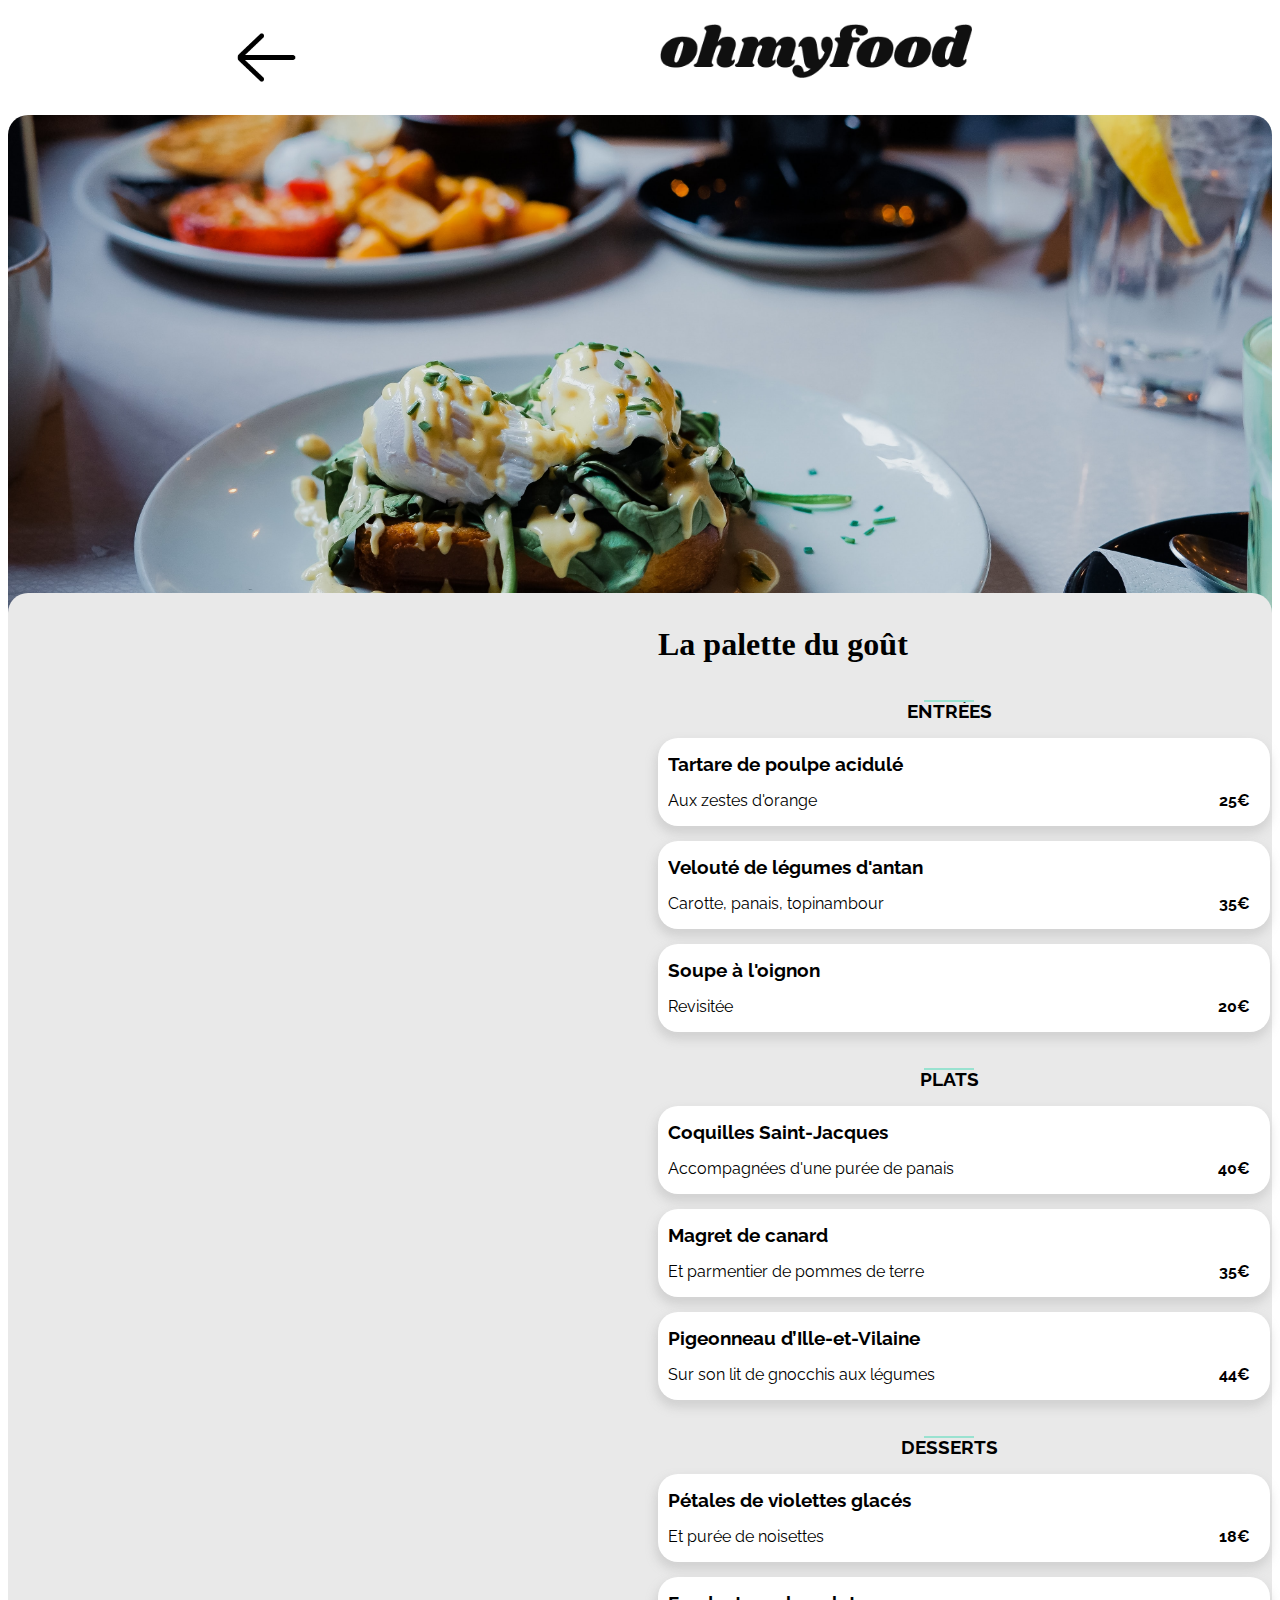
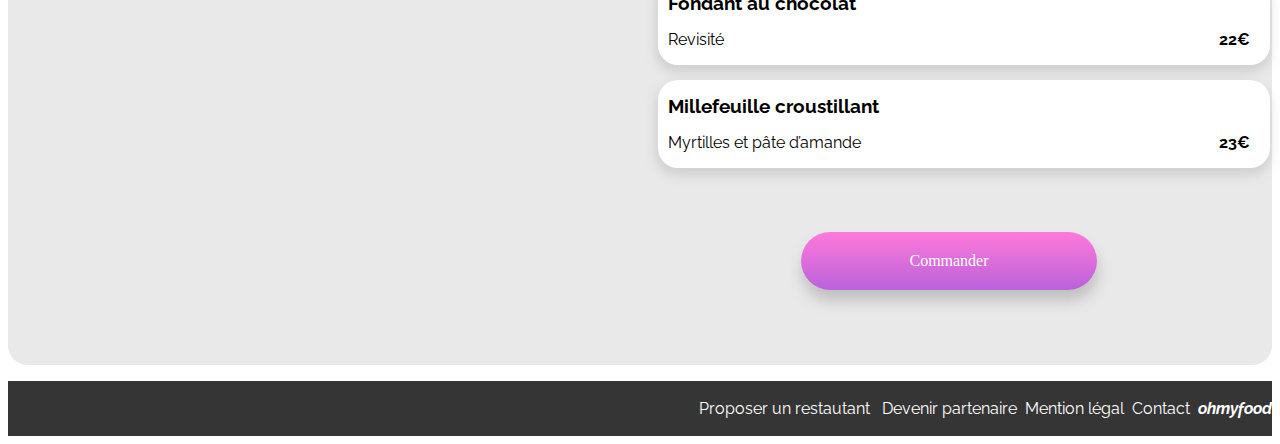
==== commit 1ff4c842: "projet final avec modif" ====
--- a/A_la_francaise.html
+++ b/A_la_francaise.html
@@ -44,10 +44,8 @@
       alt="A la française">
 
     </div>
-<div class="card floating-menu background background2">
-
-
-<section class="menu card">
+    
+<section class="menu card floating-menu background background2">
 <div class="content">
 <div class="menu-container container">
   <div class="menu-resto">
@@ -203,15 +201,16 @@
 </section>
 
 <footer class="white">
-  <div class="background dark_grey">
-    <h4 class="margin-left"><i><b>ohmyfood</b></i><h4>
-   
-    <p class="margin-left"><i class="fa-solid fa-utensils">&nbsp;&nbsp;</i>Proposer un restautant</p>
-    <p class="margin-left"><i class="fa-solid fa-handshake-angle">&nbsp;</i>Devenir partenaire</p>
-    <p class="margin-left">Mention légal</p>
-    <p class="margin-left">Contact</p>
-</div>
-</div>
+  <div>
+      <div class="background dark_grey" id="footer-title">
+        <div><p class="margin-left" id="Logo"><i><b>ohmyfood</b></i></p></div>
+        <div class="inline"><p class="margin-left"><i class="fa-solid fa-utensils">&nbsp;&nbsp;</i>Proposer un restautant</p>
+          <p class="margin-left"><i class="fa-solid fa-handshake-angle">&nbsp;</i>Devenir partenaire</p>
+          <p class="margin-left">Mention légal</p>
+          <p class="margin-left">Contact</p></div>
+      </div>
+  </div>
+  
 </footer>
 </body>
 </html>--- a/sass/style.css
+++ b/sass/style.css
@@ -147,6 +147,8 @@
   }
 }
 h2 {
+  display: flex;
+  justify-content: center;
   text-decoration: none;
 }
 
@@ -236,6 +238,13 @@
   padding-bottom: 15px;
 }
 
+@media (min-width: 768px) {
+  h2 {
+    display: flex;
+    justify-content: center;
+    text-decoration: none;
+  }
+}
 .containter {
   text-align: center;
   margin: 0 auto;
@@ -328,18 +337,19 @@
     justify-content: space-between;
   }
   .restaurants-card {
-    width: 100%;
+    width: 45%;
+    justify-content: space-evenly;
+  }
+  #footer-title {
+    display: flex;
+    flex-direction: row-reverse;
   }
   .inline {
     display: flex;
-    flex-direction: row-reverse;
-    justify-content: flex-start;
-  }
-}
-@media (min-width: 768px) {
-  .flex-item {
-    flex: 2;
-    width: 100%;
+  }
+  .content {
+    width: 50%;
+    margin-left: 40rem;
   }
 }
 .menu-container h1 {
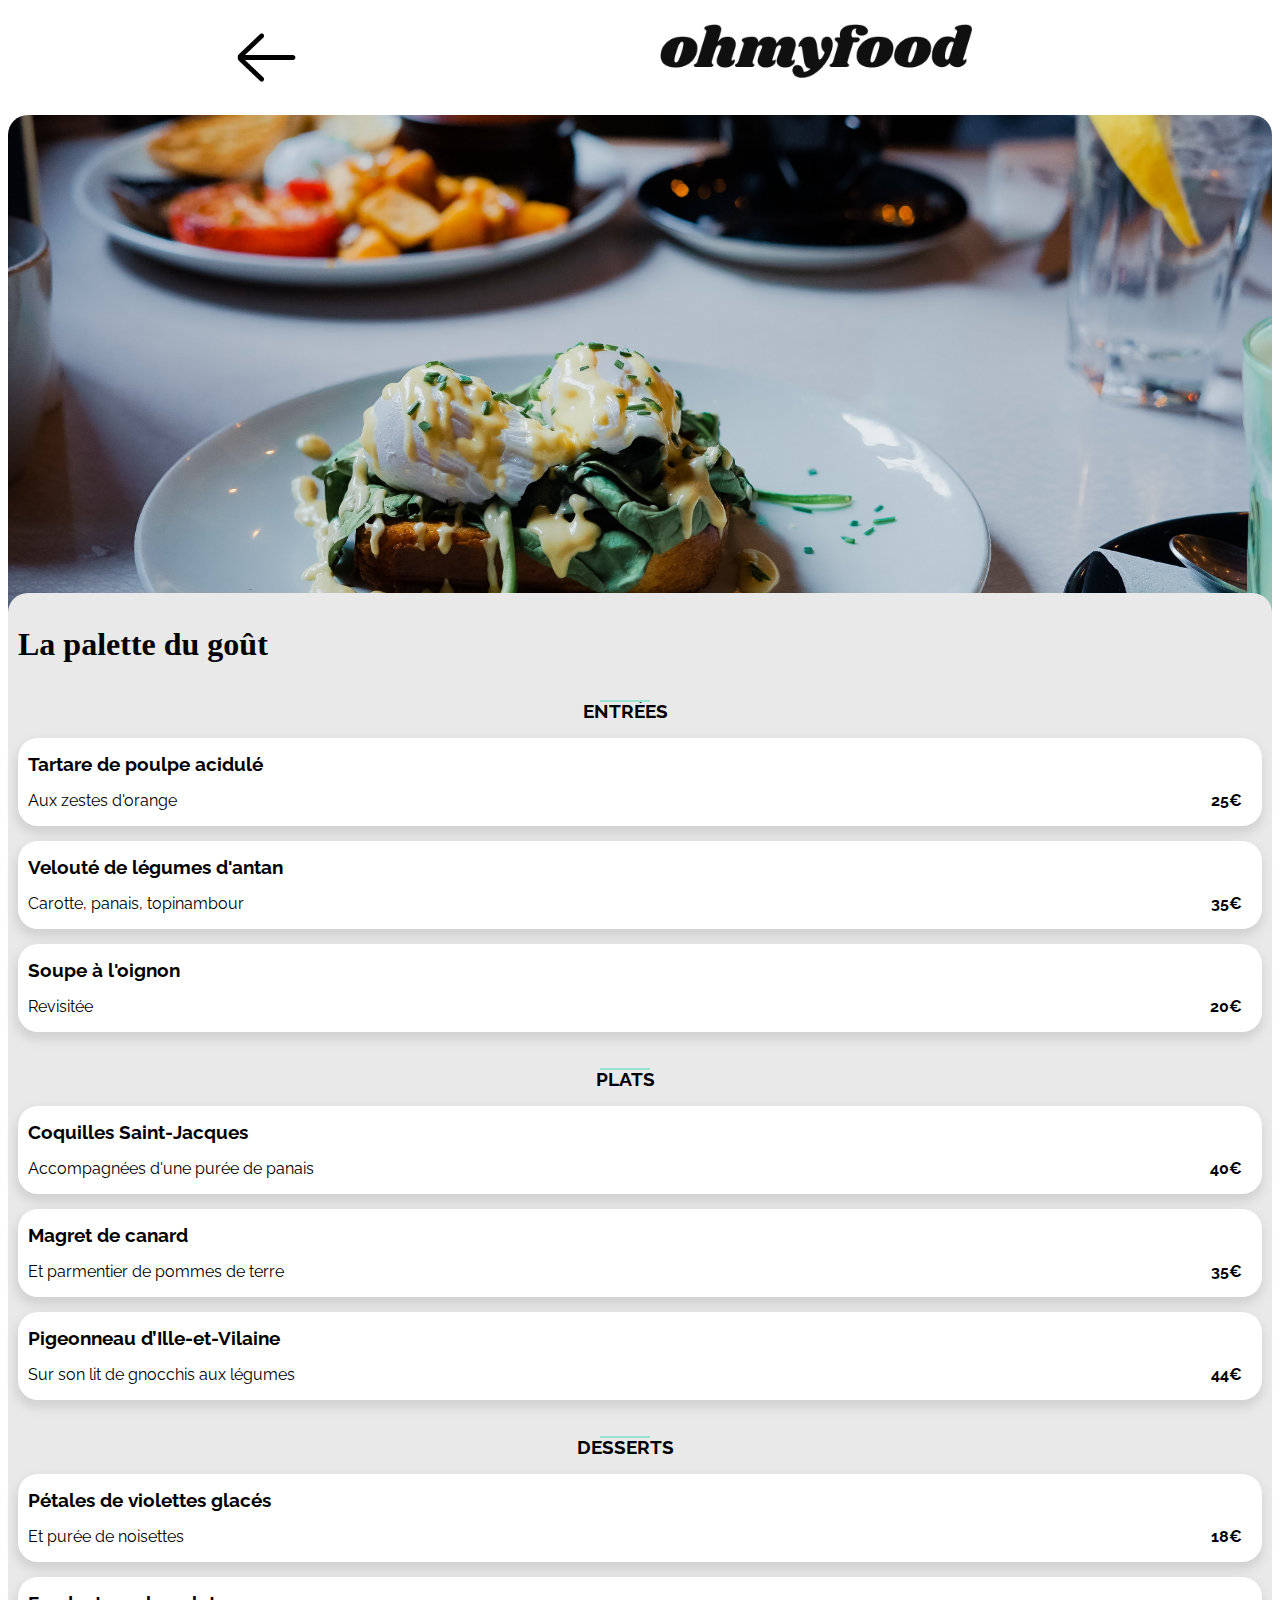
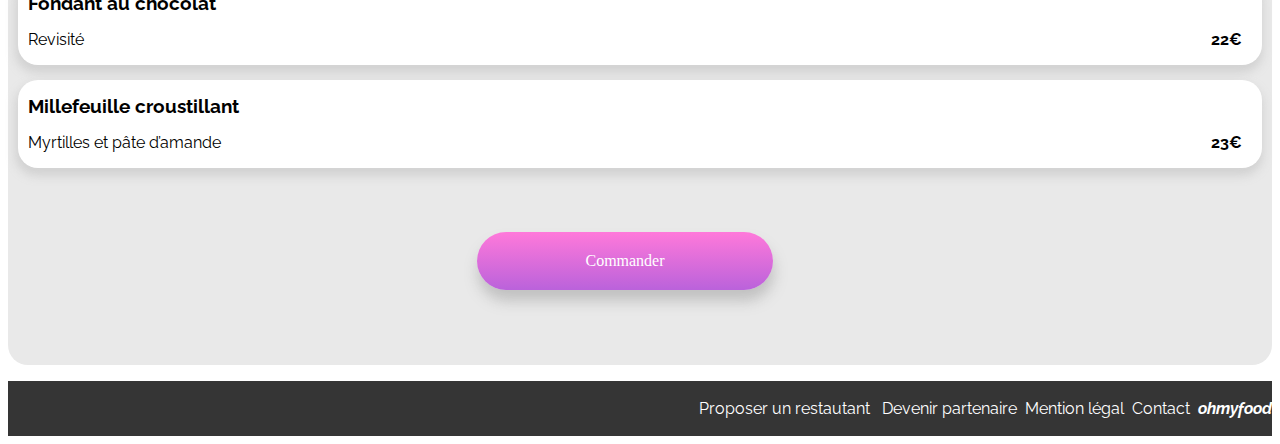
==== commit f5d36c66: "content-menu fix" ====
--- a/A_la_francaise.html
+++ b/A_la_francaise.html
@@ -38,16 +38,16 @@
     </header>
     <br>
   
-    <div class="">
+    <div class="content-menu">
       <img class="img-menu"
       src="./images/restaurants/toa-heftiba-DQKerTsQwi0-unsplash.jpg"
       alt="A la française">
 
     </div>
     
-<section class="menu card floating-menu background background2">
-<div class="content">
-<div class="menu-container container">
+<section class="card floating-menu background background2">
+<div class="content-menu">
+<div class="menu-container">
   <div class="menu-resto">
     <h1>La palette du goût</h1>
   </div>
--- a/sass/style.css
+++ b/sass/style.css
@@ -346,10 +346,6 @@
   }
   .inline {
     display: flex;
-  }
-  .content {
-    width: 50%;
-    margin-left: 40rem;
   }
 }
 .menu-container h1 {
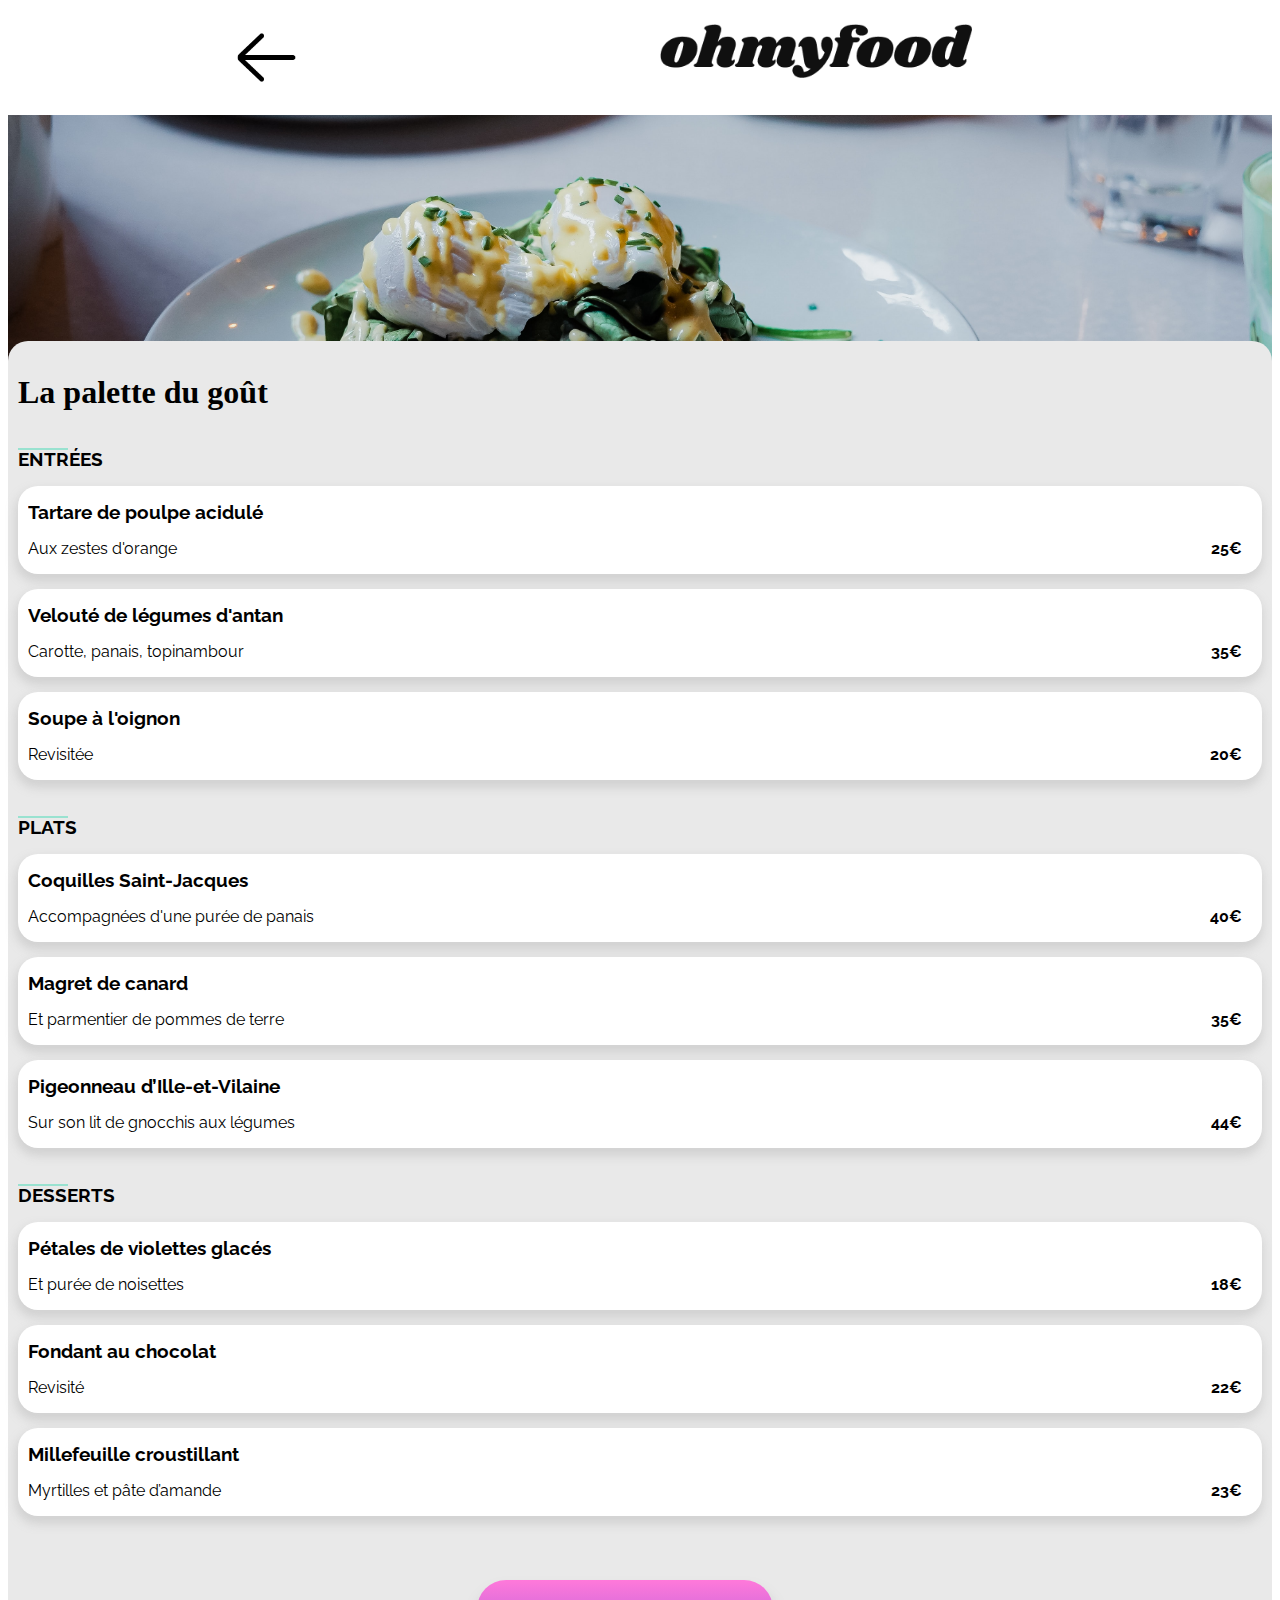
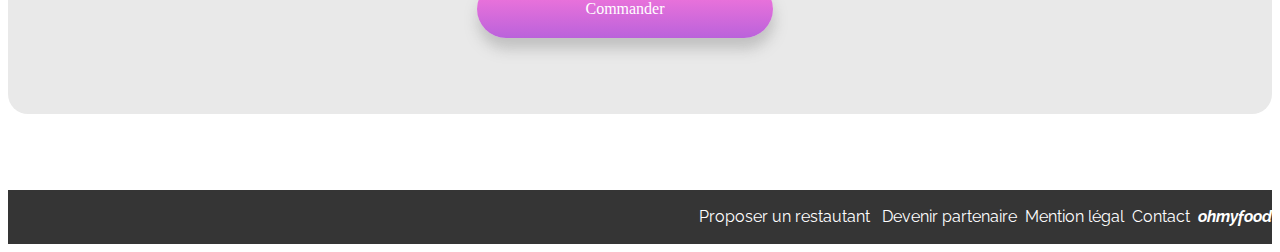
==== commit 4ec18e0d: "final check" ====
--- a/A_la_francaise.html
+++ b/A_la_francaise.html
@@ -21,8 +21,7 @@
 </head>
 <body>
     <header>
-        <nav class="nav-logo">
-         
+        <nav class="nav-logo">         
               <li>
                 <a href="index.html">
                    <img class="back" src="images/logo/back.png" alt="back">
@@ -38,15 +37,16 @@
     </header>
     <br>
   
-    <div class="content-menu">
+    <div class="containter">
       <img class="img-menu"
       src="./images/restaurants/toa-heftiba-DQKerTsQwi0-unsplash.jpg"
       alt="A la française">
 
     </div>
-    
-<section class="card floating-menu background background2">
 <div class="content-menu">
+<section class="card background background2">
+
+
 <div class="menu-container">
   <div class="menu-resto">
     <h1>La palette du goût</h1>
--- a/sass/style.css
+++ b/sass/style.css
@@ -130,6 +130,9 @@
   .logo-img.width {
     width: 100%;
   }
+  .logo-img.width {
+    width: 100%;
+  }
 }
 .img-menu {
   width: 100%;
@@ -137,18 +140,18 @@
   -o-object-fit: cover;
      object-fit: cover;
   background-color: white;
-  border-top-right-radius: 20px;
-  border-top-left-radius: 20px;
 }
 
 @media (min-width: 768px) {
   .img-menu {
-    height: 600px;
+    width: 100%;
+    height: 30vh;
+    display: flex;
+    margin: 0 auto;
   }
 }
 h2 {
   display: flex;
-  justify-content: center;
   text-decoration: none;
 }
 
@@ -238,11 +241,53 @@
   padding-bottom: 15px;
 }
 
+.title {
+  font-family: "Shrikhand", cursive;
+}
+
 @media (min-width: 768px) {
   h2 {
     display: flex;
-    justify-content: center;
     text-decoration: none;
+  }
+}
+@keyframes bgcolor {
+  0% {
+    background: -webkit-linear-gradient(13deg, rgba(255, 121, 217, 0) 0%, rgba(187, 98, 219, 0) 66%);
+    color: transparent;
+    -webkit-background-clip: text;
+    -webkit-text-fill-color: transparent;
+  }
+  30% {
+    background: -webkit-linear-gradient(13deg, rgba(255, 121, 217, 0.452) 0%, rgba(187, 98, 219, 0.452) 66%);
+    color: transparent;
+    -webkit-background-clip: text;
+    -webkit-text-fill-color: transparent;
+  }
+  50% {
+    background: -webkit-linear-gradient(13deg, rgba(255, 121, 217, 0.582) 0%, rgba(186, 98, 219, 0.582) 66%);
+    color: transparent;
+    -webkit-background-clip: text;
+    -webkit-text-fill-color: transparent;
+  }
+  60% {
+    background: -webkit-linear-gradient(13deg, rgba(255, 121, 217, 0.747) 0%, rgba(187, 98, 219, 0.74) 66%);
+    color: transparent;
+    -webkit-background-clip: text;
+    -webkit-text-fill-color: transparent;
+  }
+  80% {
+    background: -webkit-linear-gradient(13deg, rgba(255, 121, 217, 0.918) 0%, rgba(187, 98, 219, 0.836) 66%);
+    color: transparent;
+    -webkit-background-clip: text;
+    -webkit-text-fill-color: transparent;
+  }
+  100% {
+    background: -webkit-linear-gradient(13deg, #ff79da 0%, #ba62db 66%);
+    font-weight: 900;
+    color: transparent;
+    -webkit-background-clip: text;
+    -webkit-text-fill-color: transparent;
   }
 }
 .containter {
@@ -305,6 +350,19 @@
   box-shadow: -2px 5px 16px -4px rgba(0, 0, 0, 0.301);
   margin-bottom: 2em;
   position: relative;
+}
+
+.restaurants-card.new::after {
+  content: "Nouveau";
+  position: absolute;
+  top: 5%;
+  right: 5%;
+  font-family: "Roboto";
+  font-weight: 700;
+  background-color: #99E2D0;
+  color: #008766;
+  padding: 10px;
+  border-radius: 2px;
 }
 
 .restaurants-block {
@@ -329,6 +387,10 @@
   cursor: pointer;
 }
 
+.card {
+  transform: translate(0px, -60px);
+}
+
 @media (min-width: 768px) {
   .restaurants-container {
     display: flex;
@@ -346,6 +408,13 @@
   }
   .inline {
     display: flex;
+  }
+  .content-menu {
+    max-width: 1400px;
+    margin: 0 auto;
+  }
+  .card {
+    transform: translate(0px, -60px);
   }
 }
 .menu-container h1 {
